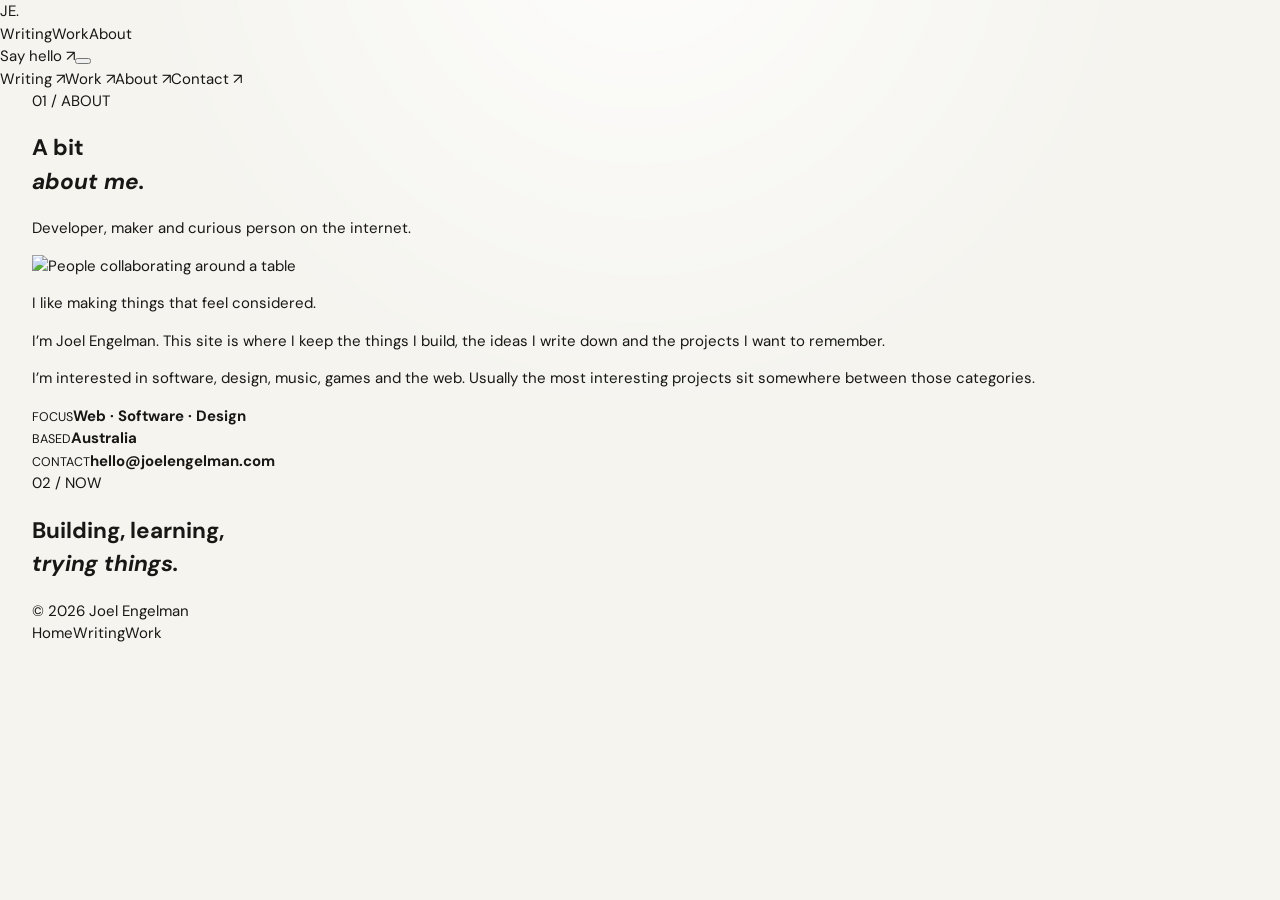
==== about.html @ 13793006 "Rebuild site as premium interactive Framer-style portfolio" ====
<!doctype html><html lang="en"><head><meta charset="utf-8"><meta name="viewport" content="width=device-width,initial-scale=1"><title>About — Joel Engelman</title><link rel="preconnect" href="https://fonts.googleapis.com"><link rel="preconnect" href="https://fonts.gstatic.com" crossorigin><link href="https://fonts.googleapis.com/css2?family=DM+Mono:wght@400;500&family=DM+Sans:wght@400;500;600&family=Instrument+Serif:ital@0;1&display=swap" rel="stylesheet"><link rel="stylesheet" href="styles.css"></head><body><div class="grain"></div><div class="scroll-line" id="scrollLine"></div><div class="cursor" id="cursor"><span></span></div><header class="site-nav" id="siteNav"><a class="wordmark magnetic" href="index.html">JE<span>.</span></a><nav><a href="writing.html">Writing</a><a href="work.html">Work</a><a class="active" href="about.html">About</a></nav><a class="nav-pill magnetic" href="mailto:hello@joelengelman.com">Say hello <span>↗</span></a><button class="menu magnetic" id="menu"><i></i><i></i></button></header><div class="mobile-menu" id="mobileMenu"><a href="writing.html">Writing <span>↗</span></a><a href="work.html">Work <span>↗</span></a><a href="about.html">About <span>↗</span></a><a href="mailto:hello@joelengelman.com">Contact <span>↗</span></a></div><main><section class="page-hero container"><div class="section-kicker reveal">01 / ABOUT</div><h1 class="page-title reveal">A bit<br><em>about me.</em></h1><p class="page-lede reveal">Developer, maker and curious person on the internet.</p></section><section class="about-layout container reveal"><div class="about-photo"><img src="https://images.unsplash.com/photo-1521737711867-e3b97375f902?auto=format&fit=crop&w=1400&q=88" alt="People collaborating around a table"></div><div class="about-text"><p class="big-copy">I like making things that feel considered.</p><p>I’m Joel Engelman. This site is where I keep the things I build, the ideas I write down and the projects I want to remember.</p><p>I’m interested in software, design, music, games and the web. Usually the most interesting projects sit somewhere between those categories.</p><div class="about-facts"><div><small>FOCUS</small><b>Web · Software · Design</b></div><div><small>BASED</small><b>Australia</b></div><div><small>CONTACT</small><b>hello@joelengelman.com</b></div></div></div></section><section class="statement container reveal"><span class="section-kicker">02 / NOW</span><h2>Building, learning,<br><em>trying things.</em></h2></section></main><footer class="footer container"><span>© 2026 Joel Engelman</span><div><a href="index.html">Home</a><a href="writing.html">Writing</a><a href="work.html">Work</a></div></footer><script src="script.js"></script></body></html>
---- styles.css ----
:root{--bg:#f5f4ef;--ink:#171715;--muted:#77756d;--line:rgba(23,23,21,.14);--serif:'Instrument Serif',Georgia,serif;--sans:'DM Sans',Arial,sans-serif;--mono:'DM Mono',monospace}*{box-sizing:border-box}html{scroll-behavior:smooth}body{margin:0;background:var(--bg);color:var(--ink);font-family:var(--sans);font-size:15px;line-height:1.5;overflow-x:hidden}body:before{content:'';position:fixed;inset:0;pointer-events:none;background:radial-gradient(circle at 50% -10%,rgba(255,255,255,.8),transparent 45%);z-index:-2}a{color:inherit;text-decoration:none}button{font:inherit}.container{width:min(1320px,calc(100% - 64px));margin:auto}.grain{position:fixed;inset:-50%;width:200%;height:200%;opacity:.035;pointer-events:none;z-index:99;background-image:url("data:image/svg+xml,%3Csvg viewBox='0 0 180 180' xmlns='http://www.w3.org/2000/svg'%3E%3Cfilter id='n'%3E%3CfeTurbulence type='fractalNoise' baseFrequency='.85' numOctaves='4' stitchTiles='stitch'/%3E%3C/filter%3E%3Crect width='100%25' height='100%25' filter='url(%23n)' opacity='.8'/%3E%3C/svg%3E');animation:noise .25s steps(2) infinite}@keyframes noise{0%{transform:translate(0,0)}25%{transform:translate(2%,-1%)}50%{transform:translate(-1%,2%)}75%{transform:translate(1%,1%)}100%{transform:translate(0,0)}}.scroll-line{position:fixed;top:0;left:0;width:0;height:2px;background:var(--ink);z-index:120}.site-nav{position:fixed;top:18px;left:50%;transform:translateX(-50%);width:min(680px,calc(100% - 32px));height:58px;padding:0 10px 0 18px;display:flex;align-items:center;justify-content:space-between;z-index:110;border:1px solid rgba(255,255,255,.72);background:rgba(250,249,245,.62);backdrop-filter:blur(22px) saturate(150%);-webkit-backdrop-filter:blur(22px) saturate(150%);box-shadow:0 12px 40px rgba(20,20,15,.08),inset 0 1px rgba(255,255,255,.85);border-radius:999px;transition:box-shadow .3s,background .3s}.site-nav.scrolled{background:rgba(250,249,245,.82);box-shadow:0 16px 45px rgba(20,20,15,.12),inset 0 1px rgba(255,255,255,.9)}.wordmark{font-weight:600;letter-spacing:-.08em;font-size:17px}.wordmark span{font-family:var(--serif);font-size:22px}.site-nav nav{display:flex;gap:28px}.site-nav nav a{font-size:13px;color:#65635d;transition:color .25s}.site-nav nav a:hover,.site-nav nav a.active{color:var(--ink)}.nav-pill{font-size:12px;padding:9px 13px;border:1px solid var(--line);border-radius:999px;background:rgba(255,255,255,.45)}.nav-pill span,.text-link span,.contact-button span{display:inline-block;margin-left:7px;transition:transform .3s}.nav-pill:hover span,.text-link:hover span,.contact-button:hover span{transform:translate(3px,-3px)}.menu{display:none;border:0;background:none;width:42px;height:40px;border-radius:50%;align-items:center;justify-content:center;flex-direction:column;gap:5px}.menu i{width:17px;height:1px;background:var(--ink)}.mobile-menu{position:fixed;top:84px;left:16px;right:16px;padding:14px;z-index:109;display:none;flex-direction:column;border:1px solid rgba(255,255,255,.7);background:rgba(250,249,245,.88);backdrop-filter:blur(24px);border-radius:24px;box-shadow:0 20px 60px rgba(20,20,15,.13)}.mobile-menu.open{display:flex}.mobile-menu a{padding:17px 12px;border-bottom:1px solid var(--line);font:32px var(--serif);display:flex;justify-content:space-between}.mobile-menu a:last-child{border:0}.hero{min-height:900px;padding-top:165px;padding-bottom:70px;display:flex;flex-direction:column;justify-content:space-between}.hero-meta{display:flex;justify-content:space-between;font:10px var(--mono);letter-spacing:.04em;color:var(--muted)}.hero-title-wrap{position:relative}.hero-title{font:clamp(105px,16vw,235px)/.75 var(--serif);font-weight:400;letter-spacing:-.075em;margin:0;position:relative;z-index:2}.hero-title span{display:block}.hero-title .indent{padding-left:12vw}.hero-orbit{position:absolute;width:260px;height:260px;right:10%;top:4%;z-index:1}.orbit-ring{position:absolute;inset:0;border:1px solid var(--line);border-radius:50%;animation:spin 18s linear infinite}.orbit-dot{position:absolute;width:12px;height:12px;border-radius:50%;background:var(--ink);top:-6px;left:50%;box-shadow:0 0 0 7px var(--bg)}@keyframes spin{to{transform:rotate(360deg)}}.hero-bottom{display:grid;grid-template-columns:1fr auto;align-items:end;gap:30px}.hero-bottom p{max-width:390px;font-size:17px;margin:0;color:#57554e}.hero-bottom em{font-family:var(--serif);font-size:21px}.circle-link{width:116px;height:116px;border:1px solid var(--ink);border-radius:50%;display:flex;align-items:center;justify-content:center;flex-direction:column;position:relative;transition:transform .4s,background .3s;color:var(--ink)}.circle-link b{font-weight:400;font-size:18px}.circle-link:hover{background:var(--ink);color:var(--bg);transform:rotate(-8deg) scale(1.04)}.image-stage{width:min(1440px,calc(100% - 32px));margin:0 auto 170px;position:relative;height:min(72vw,720px);overflow:hidden}.stage-image{height:100%;overflow:hidden}.stage-image img{width:100%;height:110%;object-fit:cover;filter:saturate(.78);transform:scale(1.04);transition:transform 1.3s cubic-bezier(.2,.7,.2,1)}.image-stage:hover img{transform:scale(1)}.stage-caption{position:absolute;bottom:18px;left:20px;right:20px;color:white;display:flex;justify-content:space-between;font:10px var(--mono);text-shadow:0 1px 10px #000}.intro{padding:0 0 190px;display:grid;grid-template-columns:1fr 2.1fr;gap:50px}.section-kicker{font:10px var(--mono);color:var(--muted);letter-spacing:.05em}.intro-copy{display:grid;grid-template-columns:1.1fr .8fr;gap:70px}.intro h2{font:clamp(45px,6vw,82px)/.9 var(--serif);font-weight:400;letter-spacing:-.05em;margin:0}.intro-copy p{font-size:17px;color:var(--muted);margin:0 0 28px}.text-link{display:inline-flex;align-items:center;border-bottom:1px solid var(--ink);padding-bottom:7px;font-size:13px}.work-preview,.writing-preview{padding-bottom:190px}.section-head{display:flex;justify-content:space-between;align-items:end;margin-bottom:36px}.project-card{display:block;position:relative}.project-large .project-media{height:min(62vw,720px)}.project-media{overflow:hidden;background:#ddd}.project-media img{width:100%;height:100%;object-fit:cover;display:block;filter:saturate(.72);transition:transform 1s cubic-bezier(.2,.7,.2,1),filter .6s}.project-card:hover .project-media img{transform:scale(1.045);filter:saturate(.9)}.project-info{display:grid;grid-template-columns:1fr 1.6fr auto;align-items:start;gap:20px;padding:18px 0 50px;border-top:1px solid var(--line)}.project-info span,.project-info p{font:10px var(--mono);color:var(--muted);margin:0}.project-info h3{font:clamp(35px,4vw,55px)/.9 var(--serif);font-weight:400;margin:0}.project-info b{font-weight:400;font-size:20px}.project-grid{display:grid;grid-template-columns:1fr 1fr;gap:18px}.project-grid .project-media{height:42vw;max-height:570px}.project-grid .project-info{grid-template-columns:1fr 1fr auto}.project-grid .project-info p{font:14px var(--sans);line-height:1.4}.article-row{display:grid;grid-template-columns:70px 1fr 25px;gap:25px;padding:28px 0;border-top:1px solid var(--line);align-items:start;transition:padding .35s}.article-row:last-child{border-bottom:1px solid var(--line)}.article-row:hover{padding-left:15px}.article-row>span{font:11px var(--mono);color:var(--muted)}.article-row small,.article-detail small{font:10px var(--mono);color:var(--muted)}.article-row h3{font:clamp(28px,3.6vw,48px)/.95 var(--serif);font-weight:400;letter-spacing:-.025em;margin:9px 0 0}.article-row b{font-weight:400}.contact{border-top:1px solid var(--line);padding:115px 0 150px;display:grid;grid-template-columns:1fr 2.1fr;gap:50px}.contact h2{font:clamp(65px,9vw,135px)/.8 var(--serif);font-weight:400;letter-spacing:-.065em;margin:0 0 50px}.contact-button{font:clamp(19px,2vw,27px) var(--serif);border-bottom:1px solid var(--ink);padding-bottom:8px}.footer{border-top:1px solid var(--line);padding:24px 0 38px;display:flex;justify-content:space-between;color:var(--muted);font-size:12px}.footer div{display:flex;gap:22px}.page-hero{padding-top:180px;padding-bottom:130px}.page-title{font:clamp(90px,13vw,190px)/.78 var(--serif);font-weight:400;letter-spacing:-.07em;margin:45px 0 35px}.page-lede{font-size:19px;color:var(--muted);max-width:430px;margin-left:33%}.archive{padding-bottom:150px}.article-detail{display:grid;grid-template-columns:80px 1fr 30px;gap:30px;border-top:1px solid var(--line);padding:55px 0;transition:padding .4s}.article-detail:last-child{border-bottom:1px solid var(--line)}.article-detail:hover{padding-left:18px;padding-right:18px}.article-number{font:11px var(--mono);color:var(--muted)}.article-detail h2{font:clamp(42px,6vw,78px)/.9 var(--serif);font-weight:400;letter-spacing:-.045em;margin:15px 0 25px}.article-detail p{max-width:620px;color:var(--muted);font-size:16px;margin:0}.article-detail>span{font-size:21px}.case-list{padding-bottom:170px}.case{margin-bottom:140px}.case-media{height:min(62vw,720px);overflow:hidden}.case-media img{width:100%;height:100%;object-fit:cover;filter:saturate(.72);transition:transform 1s cubic-bezier(.2,.7,.2,1)}.case:hover .case-media img{transform:scale(1.035)}.case-meta{display:flex;justify-content:space-between;border-top:1px solid var(--line);padding:16px 0;font:10px var(--mono);color:var(--muted)}.case-copy{max-width:700px}.case-copy h2{font:clamp(65px,9vw,130px)/.78 var(--serif);font-weight:400;letter-spacing:-.06em;margin:20px 0}.case-copy p{font-size:18px;color:var(--muted);max-width:480px;margin-bottom:28px}.case.reverse .case-copy{margin-left:auto}.about-layout{display:grid;grid-template-columns:1.1fr .9fr;gap:90px;padding-bottom:170px}.about-photo{height:650px;overflow:hidden}.about-photo img{width:100%;height:100%;object-fit:cover;filter:saturate(.7)}.about-text{align-self:end}.big-copy{font:clamp(43px,5vw,68px)/.9 var(--serif)!important;color:var(--ink)!important;letter-spacing:-.04em}.about-text p{font-size:17px;color:var(--muted);max-width:510px}.about-facts{border-top:1px solid var(--line);margin-top:55px}.about-facts div{display:flex;justify-content:space-between;padding:14px 0;border-bottom:1px solid var(--line);gap:20px}.about-facts small{font:10px var(--mono);color:var(--muted)}.about-facts b{font-weight:500;font-size:13px}.statement{border-top:1px solid var(--line);padding:90px 0 180px;display:grid;grid-template-columns:1fr 2fr}.statement h2{font:clamp(60px,8vw,110px)/.8 var(--serif);font-weight:400;letter-spacing:-.06em;margin:0}.cursor{position:fixed;left:0;top:0;width:12px;height:12px;border:1px solid #fff;border-radius:50%;pointer-events:none;z-index:200;transform:translate(-50%,-50%);mix-blend-mode:difference;transition:width .25s,height .25s,background .25s,transform .12s}.cursor.active{width:58px;height:58px;background:#fff;border-color:#fff}.cursor-label{position:fixed;left:0;top:0;z-index:201;pointer-events:none;font:8px var(--mono);color:#000;opacity:0;transform:translate(-50%,-50%);transition:opacity .2s}.cursor-label.show{opacity:1}.reveal{opacity:0;transform:translateY(45px);transition:opacity 1s cubic-bezier(.2,.7,.2,1),transform 1s cubic-bezier(.2,.7,.2,1)}.reveal.visible{opacity:1;transform:none}.magnetic{transition:transform .25s cubic-bezier(.2,.8,.2,1)}.magnetic-card{transform-style:preserve-3d}@media(max-width:800px){.container{width:calc(100% - 32px)}.site-nav{top:10px;width:calc(100% - 20px);height:54px}.site-nav nav,.nav-pill{display:none}.menu{display:flex}.hero{min-height:760px;padding-top:130px}.hero-title{font-size:clamp(83px,23vw,145px)}.hero-title .indent{padding-left:7vw}.hero-orbit{width:150px;height:150px;right:4%;top:10%}.hero-bottom{grid-template-columns:1fr auto}.hero-bottom p{font-size:15px}.circle-link{width:92px;height:92px;font-size:11px}.image-stage{height:105vw;margin-bottom:100px}.intro{padding-bottom:120px;grid-template-columns:1fr;gap:28px}.intro-copy{grid-template-columns:1fr;gap:30px}.work-preview,.writing-preview{padding-bottom:110px}.section-head{margin-bottom:22px}.project-large .project-media{height:90vw}.project-info,.project-grid .project-info{grid-template-columns:1fr auto;gap:8px;padding-bottom:30px}.project-info p{grid-column:1}.project-grid{gap:30px;display:block}.project-grid .project-card{margin-bottom:50px}.project-grid .project-media{height:82vw}.project-grid .project-info h3{font-size:40px}.article-row{grid-template-columns:38px 1fr 18px;gap:10px;padding:22px 0}.article-row h3{font-size:29px}.contact{grid-template-columns:1fr;gap:30px;padding:85px 0 110px}.contact h2{font-size:19vw}.footer{display:block}.footer div{margin-top:14px}.page-hero{padding-top:140px;padding-bottom:90px}.page-title{font-size:22vw;margin:35px 0}.page-lede{margin-left:0}.article-detail{grid-template-columns:38px 1fr;gap:15px;padding:38px 0}.article-detail>span{display:none}.article-detail h2{font-size:48px}.case{margin-bottom:90px}.case-media{height:88vw}.case-copy h2{font-size:22vw}.about-layout{grid-template-columns:1fr;gap:45px;padding-bottom:110px}.about-photo{height:105vw}.statement{grid-template-columns:1fr;gap:30px;padding-bottom:110px}.statement h2{font-size:18vw}.cursor,.cursor-label{display:none}}
@media(prefers-reduced-motion:reduce){*,*:before,*:after{animation:none!important;scroll-behavior:auto!important;transition:none!important}.reveal{opacity:1;transform:none}}
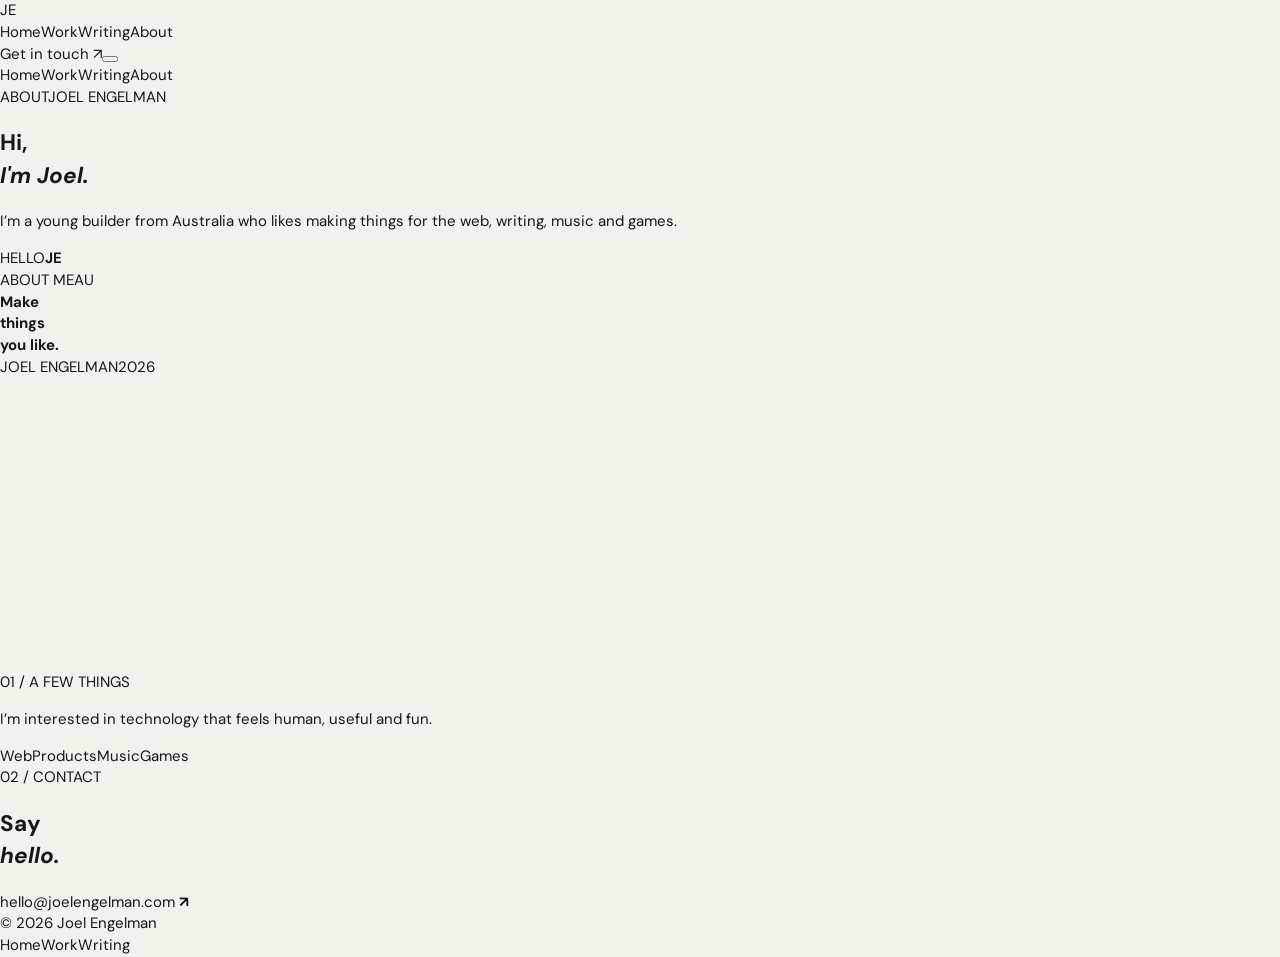
==== commit de49461d: "Rebuild premium visual system from scratch" ====
--- a/about.html
+++ b/about.html
@@ -1 +1 @@
-<!doctype html><html lang="en"><head><meta charset="utf-8"><meta name="viewport" content="width=device-width,initial-scale=1"><title>About — Joel Engelman</title><link rel="preconnect" href="https://fonts.googleapis.com"><link rel="preconnect" href="https://fonts.gstatic.com" crossorigin><link href="https://fonts.googleapis.com/css2?family=DM+Mono:wght@400;500&family=DM+Sans:wght@400;500;600&family=Instrument+Serif:ital@0;1&display=swap" rel="stylesheet"><link rel="stylesheet" href="styles.css"></head><body><div class="grain"></div><div class="scroll-line" id="scrollLine"></div><div class="cursor" id="cursor"><span></span></div><header class="site-nav" id="siteNav"><a class="wordmark magnetic" href="index.html">JE<span>.</span></a><nav><a href="writing.html">Writing</a><a href="work.html">Work</a><a class="active" href="about.html">About</a></nav><a class="nav-pill magnetic" href="mailto:hello@joelengelman.com">Say hello <span>↗</span></a><button class="menu magnetic" id="menu"><i></i><i></i></button></header><div class="mobile-menu" id="mobileMenu"><a href="writing.html">Writing <span>↗</span></a><a href="work.html">Work <span>↗</span></a><a href="about.html">About <span>↗</span></a><a href="mailto:hello@joelengelman.com">Contact <span>↗</span></a></div><main><section class="page-hero container"><div class="section-kicker reveal">01 / ABOUT</div><h1 class="page-title reveal">A bit<br><em>about me.</em></h1><p class="page-lede reveal">Developer, maker and curious person on the internet.</p></section><section class="about-layout container reveal"><div class="about-photo"><img src="https://images.unsplash.com/photo-1521737711867-e3b97375f902?auto=format&fit=crop&w=1400&q=88" alt="People collaborating around a table"></div><div class="about-text"><p class="big-copy">I like making things that feel considered.</p><p>I’m Joel Engelman. This site is where I keep the things I build, the ideas I write down and the projects I want to remember.</p><p>I’m interested in software, design, music, games and the web. Usually the most interesting projects sit somewhere between those categories.</p><div class="about-facts"><div><small>FOCUS</small><b>Web · Software · Design</b></div><div><small>BASED</small><b>Australia</b></div><div><small>CONTACT</small><b>hello@joelengelman.com</b></div></div></div></section><section class="statement container reveal"><span class="section-kicker">02 / NOW</span><h2>Building, learning,<br><em>trying things.</em></h2></section></main><footer class="footer container"><span>© 2026 Joel Engelman</span><div><a href="index.html">Home</a><a href="writing.html">Writing</a><a href="work.html">Work</a></div></footer><script src="script.js"></script></body></html>+<!doctype html><html lang="en"><head><meta charset="utf-8"><meta name="viewport" content="width=device-width,initial-scale=1"><title>About — Joel Engelman</title><link rel="preconnect" href="https://fonts.googleapis.com"><link href="https://fonts.googleapis.com/css2?family=DM+Sans:wght@400;500;600&family=Instrument+Serif:ital@0;1&display=swap" rel="stylesheet"><link rel="stylesheet" href="styles.css"></head><body><div class="noise"></div><div class="progress"></div><header class="nav"><a class="logo" href="index.html">JE</a><nav><a href="index.html">Home</a><a href="work.html">Work</a><a href="writing.html">Writing</a><a class="active" href="about.html">About</a></nav><a class="nav-contact" href="mailto:hello@joelengelman.com">Get in touch <span>↗</span></a><button class="menu"><i></i><i></i></button></header><div class="mobile-nav"><a href="index.html">Home</a><a href="work.html">Work</a><a href="writing.html">Writing</a><a href="about.html">About</a></div><main><section class="hero" style="min-height:65vh"><div class="hero-top"><span>ABOUT</span><span>JOEL ENGELMAN</span></div><div class="hero-main"><div class="hero-copy"><h1>Hi,<br><em>I'm Joel.</em></h1><p class="lede">I’m a young builder from Australia who likes making things for the web, writing, music and games.</p></div><div class="hero-art"><div class="art-card art-back"><span>HELLO</span><b>JE</b></div><div class="art-card art-front"><div class="card-top"><span>ABOUT ME</span><span>AU</span></div><strong>Make<br>things<br>you like.</strong><div class="card-foot"><span>JOEL ENGELMAN</span><span>2026</span></div></div></div></div></section><section class="statement"><div class="label">01 / A FEW THINGS</div><div class="statement-content"><p>I’m interested in technology that feels human, useful and fun.</p><div class="mini-grid"><span>Web</span><span>Products</span><span>Music</span><span>Games</span></div></div></section><section class="closing"><div class="closing-art"><div class="closing-shape"></div></div><div class="closing-copy"><span>02 / CONTACT</span><h2>Say<br><em>hello.</em></h2><a href="mailto:hello@joelengelman.com">hello@joelengelman.com <b>↗</b></a></div></section></main><footer><span>© 2026 Joel Engelman</span><div><a href="index.html">Home</a><a href="work.html">Work</a><a href="writing.html">Writing</a></div></footer><script src="script.js"></script></body></html>
--- a/styles.css
+++ b/styles.css
@@ -1,2 +1 @@
-:root{--bg:#f5f4ef;--ink:#171715;--muted:#77756d;--line:rgba(23,23,21,.14);--serif:'Instrument Serif',Georgia,serif;--sans:'DM Sans',Arial,sans-serif;--mono:'DM Mono',monospace}*{box-sizing:border-box}html{scroll-behavior:smooth}body{margin:0;background:var(--bg);color:var(--ink);font-family:var(--sans);font-size:15px;line-height:1.5;overflow-x:hidden}body:before{content:'';position:fixed;inset:0;pointer-events:none;background:radial-gradient(circle at 50% -10%,rgba(255,255,255,.8),transparent 45%);z-index:-2}a{color:inherit;text-decoration:none}button{font:inherit}.container{width:min(1320px,calc(100% - 64px));margin:auto}.grain{position:fixed;inset:-50%;width:200%;height:200%;opacity:.035;pointer-events:none;z-index:99;background-image:url("data:image/svg+xml,%3Csvg viewBox='0 0 180 180' xmlns='http://www.w3.org/2000/svg'%3E%3Cfilter id='n'%3E%3CfeTurbulence type='fractalNoise' baseFrequency='.85' numOctaves='4' stitchTiles='stitch'/%3E%3C/filter%3E%3Crect width='100%25' height='100%25' filter='url(%23n)' opacity='.8'/%3E%3C/svg%3E');animation:noise .25s steps(2) infinite}@keyframes noise{0%{transform:translate(0,0)}25%{transform:translate(2%,-1%)}50%{transform:translate(-1%,2%)}75%{transform:translate(1%,1%)}100%{transform:translate(0,0)}}.scroll-line{position:fixed;top:0;left:0;width:0;height:2px;background:var(--ink);z-index:120}.site-nav{position:fixed;top:18px;left:50%;transform:translateX(-50%);width:min(680px,calc(100% - 32px));height:58px;padding:0 10px 0 18px;display:flex;align-items:center;justify-content:space-between;z-index:110;border:1px solid rgba(255,255,255,.72);background:rgba(250,249,245,.62);backdrop-filter:blur(22px) saturate(150%);-webkit-backdrop-filter:blur(22px) saturate(150%);box-shadow:0 12px 40px rgba(20,20,15,.08),inset 0 1px rgba(255,255,255,.85);border-radius:999px;transition:box-shadow .3s,background .3s}.site-nav.scrolled{background:rgba(250,249,245,.82);box-shadow:0 16px 45px rgba(20,20,15,.12),inset 0 1px rgba(255,255,255,.9)}.wordmark{font-weight:600;letter-spacing:-.08em;font-size:17px}.wordmark span{font-family:var(--serif);font-size:22px}.site-nav nav{display:flex;gap:28px}.site-nav nav a{font-size:13px;color:#65635d;transition:color .25s}.site-nav nav a:hover,.site-nav nav a.active{color:var(--ink)}.nav-pill{font-size:12px;padding:9px 13px;border:1px solid var(--line);border-radius:999px;background:rgba(255,255,255,.45)}.nav-pill span,.text-link span,.contact-button span{display:inline-block;margin-left:7px;transition:transform .3s}.nav-pill:hover span,.text-link:hover span,.contact-button:hover span{transform:translate(3px,-3px)}.menu{display:none;border:0;background:none;width:42px;height:40px;border-radius:50%;align-items:center;justify-content:center;flex-direction:column;gap:5px}.menu i{width:17px;height:1px;background:var(--ink)}.mobile-menu{position:fixed;top:84px;left:16px;right:16px;padding:14px;z-index:109;display:none;flex-direction:column;border:1px solid rgba(255,255,255,.7);background:rgba(250,249,245,.88);backdrop-filter:blur(24px);border-radius:24px;box-shadow:0 20px 60px rgba(20,20,15,.13)}.mobile-menu.open{display:flex}.mobile-menu a{padding:17px 12px;border-bottom:1px solid var(--line);font:32px var(--serif);display:flex;justify-content:space-between}.mobile-menu a:last-child{border:0}.hero{min-height:900px;padding-top:165px;padding-bottom:70px;display:flex;flex-direction:column;justify-content:space-between}.hero-meta{display:flex;justify-content:space-between;font:10px var(--mono);letter-spacing:.04em;color:var(--muted)}.hero-title-wrap{position:relative}.hero-title{font:clamp(105px,16vw,235px)/.75 var(--serif);font-weight:400;letter-spacing:-.075em;margin:0;position:relative;z-index:2}.hero-title span{display:block}.hero-title .indent{padding-left:12vw}.hero-orbit{position:absolute;width:260px;height:260px;right:10%;top:4%;z-index:1}.orbit-ring{position:absolute;inset:0;border:1px solid var(--line);border-radius:50%;animation:spin 18s linear infinite}.orbit-dot{position:absolute;width:12px;height:12px;border-radius:50%;background:var(--ink);top:-6px;left:50%;box-shadow:0 0 0 7px var(--bg)}@keyframes spin{to{transform:rotate(360deg)}}.hero-bottom{display:grid;grid-template-columns:1fr auto;align-items:end;gap:30px}.hero-bottom p{max-width:390px;font-size:17px;margin:0;color:#57554e}.hero-bottom em{font-family:var(--serif);font-size:21px}.circle-link{width:116px;height:116px;border:1px solid var(--ink);border-radius:50%;display:flex;align-items:center;justify-content:center;flex-direction:column;position:relative;transition:transform .4s,background .3s;color:var(--ink)}.circle-link b{font-weight:400;font-size:18px}.circle-link:hover{background:var(--ink);color:var(--bg);transform:rotate(-8deg) scale(1.04)}.image-stage{width:min(1440px,calc(100% - 32px));margin:0 auto 170px;position:relative;height:min(72vw,720px);overflow:hidden}.stage-image{height:100%;overflow:hidden}.stage-image img{width:100%;height:110%;object-fit:cover;filter:saturate(.78);transform:scale(1.04);transition:transform 1.3s cubic-bezier(.2,.7,.2,1)}.image-stage:hover img{transform:scale(1)}.stage-caption{position:absolute;bottom:18px;left:20px;right:20px;color:white;display:flex;justify-content:space-between;font:10px var(--mono);text-shadow:0 1px 10px #000}.intro{padding:0 0 190px;display:grid;grid-template-columns:1fr 2.1fr;gap:50px}.section-kicker{font:10px var(--mono);color:var(--muted);letter-spacing:.05em}.intro-copy{display:grid;grid-template-columns:1.1fr .8fr;gap:70px}.intro h2{font:clamp(45px,6vw,82px)/.9 var(--serif);font-weight:400;letter-spacing:-.05em;margin:0}.intro-copy p{font-size:17px;color:var(--muted);margin:0 0 28px}.text-link{display:inline-flex;align-items:center;border-bottom:1px solid var(--ink);padding-bottom:7px;font-size:13px}.work-preview,.writing-preview{padding-bottom:190px}.section-head{display:flex;justify-content:space-between;align-items:end;margin-bottom:36px}.project-card{display:block;position:relative}.project-large .project-media{height:min(62vw,720px)}.project-media{overflow:hidden;background:#ddd}.project-media img{width:100%;height:100%;object-fit:cover;display:block;filter:saturate(.72);transition:transform 1s cubic-bezier(.2,.7,.2,1),filter .6s}.project-card:hover .project-media img{transform:scale(1.045);filter:saturate(.9)}.project-info{display:grid;grid-template-columns:1fr 1.6fr auto;align-items:start;gap:20px;padding:18px 0 50px;border-top:1px solid var(--line)}.project-info span,.project-info p{font:10px var(--mono);color:var(--muted);margin:0}.project-info h3{font:clamp(35px,4vw,55px)/.9 var(--serif);font-weight:400;margin:0}.project-info b{font-weight:400;font-size:20px}.project-grid{display:grid;grid-template-columns:1fr 1fr;gap:18px}.project-grid .project-media{height:42vw;max-height:570px}.project-grid .project-info{grid-template-columns:1fr 1fr auto}.project-grid .project-info p{font:14px var(--sans);line-height:1.4}.article-row{display:grid;grid-template-columns:70px 1fr 25px;gap:25px;padding:28px 0;border-top:1px solid var(--line);align-items:start;transition:padding .35s}.article-row:last-child{border-bottom:1px solid var(--line)}.article-row:hover{padding-left:15px}.article-row>span{font:11px var(--mono);color:var(--muted)}.article-row small,.article-detail small{font:10px var(--mono);color:var(--muted)}.article-row h3{font:clamp(28px,3.6vw,48px)/.95 var(--serif);font-weight:400;letter-spacing:-.025em;margin:9px 0 0}.article-row b{font-weight:400}.contact{border-top:1px solid var(--line);padding:115px 0 150px;display:grid;grid-template-columns:1fr 2.1fr;gap:50px}.contact h2{font:clamp(65px,9vw,135px)/.8 var(--serif);font-weight:400;letter-spacing:-.065em;margin:0 0 50px}.contact-button{font:clamp(19px,2vw,27px) var(--serif);border-bottom:1px solid var(--ink);padding-bottom:8px}.footer{border-top:1px solid var(--line);padding:24px 0 38px;display:flex;justify-content:space-between;color:var(--muted);font-size:12px}.footer div{display:flex;gap:22px}.page-hero{padding-top:180px;padding-bottom:130px}.page-title{font:clamp(90px,13vw,190px)/.78 var(--serif);font-weight:400;letter-spacing:-.07em;margin:45px 0 35px}.page-lede{font-size:19px;color:var(--muted);max-width:430px;margin-left:33%}.archive{padding-bottom:150px}.article-detail{display:grid;grid-template-columns:80px 1fr 30px;gap:30px;border-top:1px solid var(--line);padding:55px 0;transition:padding .4s}.article-detail:last-child{border-bottom:1px solid var(--line)}.article-detail:hover{padding-left:18px;padding-right:18px}.article-number{font:11px var(--mono);color:var(--muted)}.article-detail h2{font:clamp(42px,6vw,78px)/.9 var(--serif);font-weight:400;letter-spacing:-.045em;margin:15px 0 25px}.article-detail p{max-width:620px;color:var(--muted);font-size:16px;margin:0}.article-detail>span{font-size:21px}.case-list{padding-bottom:170px}.case{margin-bottom:140px}.case-media{height:min(62vw,720px);overflow:hidden}.case-media img{width:100%;height:100%;object-fit:cover;filter:saturate(.72);transition:transform 1s cubic-bezier(.2,.7,.2,1)}.case:hover .case-media img{transform:scale(1.035)}.case-meta{display:flex;justify-content:space-between;border-top:1px solid var(--line);padding:16px 0;font:10px var(--mono);color:var(--muted)}.case-copy{max-width:700px}.case-copy h2{font:clamp(65px,9vw,130px)/.78 var(--serif);font-weight:400;letter-spacing:-.06em;margin:20px 0}.case-copy p{font-size:18px;color:var(--muted);max-width:480px;margin-bottom:28px}.case.reverse .case-copy{margin-left:auto}.about-layout{display:grid;grid-template-columns:1.1fr .9fr;gap:90px;padding-bottom:170px}.about-photo{height:650px;overflow:hidden}.about-photo img{width:100%;height:100%;object-fit:cover;filter:saturate(.7)}.about-text{align-self:end}.big-copy{font:clamp(43px,5vw,68px)/.9 var(--serif)!important;color:var(--ink)!important;letter-spacing:-.04em}.about-text p{font-size:17px;color:var(--muted);max-width:510px}.about-facts{border-top:1px solid var(--line);margin-top:55px}.about-facts div{display:flex;justify-content:space-between;padding:14px 0;border-bottom:1px solid var(--line);gap:20px}.about-facts small{font:10px var(--mono);color:var(--muted)}.about-facts b{font-weight:500;font-size:13px}.statement{border-top:1px solid var(--line);padding:90px 0 180px;display:grid;grid-template-columns:1fr 2fr}.statement h2{font:clamp(60px,8vw,110px)/.8 var(--serif);font-weight:400;letter-spacing:-.06em;margin:0}.cursor{position:fixed;left:0;top:0;width:12px;height:12px;border:1px solid #fff;border-radius:50%;pointer-events:none;z-index:200;transform:translate(-50%,-50%);mix-blend-mode:difference;transition:width .25s,height .25s,background .25s,transform .12s}.cursor.active{width:58px;height:58px;background:#fff;border-color:#fff}.cursor-label{position:fixed;left:0;top:0;z-index:201;pointer-events:none;font:8px var(--mono);color:#000;opacity:0;transform:translate(-50%,-50%);transition:opacity .2s}.cursor-label.show{opacity:1}.reveal{opacity:0;transform:translateY(45px);transition:opacity 1s cubic-bezier(.2,.7,.2,1),transform 1s cubic-bezier(.2,.7,.2,1)}.reveal.visible{opacity:1;transform:none}.magnetic{transition:transform .25s cubic-bezier(.2,.8,.2,1)}.magnetic-card{transform-style:preserve-3d}@media(max-width:800px){.container{width:calc(100% - 32px)}.site-nav{top:10px;width:calc(100% - 20px);height:54px}.site-nav nav,.nav-pill{display:none}.menu{display:flex}.hero{min-height:760px;padding-top:130px}.hero-title{font-size:clamp(83px,23vw,145px)}.hero-title .indent{padding-left:7vw}.hero-orbit{width:150px;height:150px;right:4%;top:10%}.hero-bottom{grid-template-columns:1fr auto}.hero-bottom p{font-size:15px}.circle-link{width:92px;height:92px;font-size:11px}.image-stage{height:105vw;margin-bottom:100px}.intro{padding-bottom:120px;grid-template-columns:1fr;gap:28px}.intro-copy{grid-template-columns:1fr;gap:30px}.work-preview,.writing-preview{padding-bottom:110px}.section-head{margin-bottom:22px}.project-large .project-media{height:90vw}.project-info,.project-grid .project-info{grid-template-columns:1fr auto;gap:8px;padding-bottom:30px}.project-info p{grid-column:1}.project-grid{gap:30px;display:block}.project-grid .project-card{margin-bottom:50px}.project-grid .project-media{height:82vw}.project-grid .project-info h3{font-size:40px}.article-row{grid-template-columns:38px 1fr 18px;gap:10px;padding:22px 0}.article-row h3{font-size:29px}.contact{grid-template-columns:1fr;gap:30px;padding:85px 0 110px}.contact h2{font-size:19vw}.footer{display:block}.footer div{margin-top:14px}.page-hero{padding-top:140px;padding-bottom:90px}.page-title{font-size:22vw;margin:35px 0}.page-lede{margin-left:0}.article-detail{grid-template-columns:38px 1fr;gap:15px;padding:38px 0}.article-detail>span{display:none}.article-detail h2{font-size:48px}.case{margin-bottom:90px}.case-media{height:88vw}.case-copy h2{font-size:22vw}.about-layout{grid-template-columns:1fr;gap:45px;padding-bottom:110px}.about-photo{height:105vw}.statement{grid-template-columns:1fr;gap:30px;padding-bottom:110px}.statement h2{font-size:18vw}.cursor,.cursor-label{display:none}}
-@media(prefers-reduced-motion:reduce){*,*:before,*:after{animation:none!important;scroll-behavior:auto!important;transition:none!important}.reveal{opacity:1;transform:none}}+:root{--bg:#f3f1ec;--ink:#171715;--muted:#77746c;--line:rgba(23,23,21,.13);--glass:rgba(248,247,243,.62);--serif:'Instrument Serif',Georgia,serif;--sans:'DM Sans',Arial,sans-serif}*{box-sizing:border-box}html{scroll-behavior:smooth}body{margin:0;background:var(--bg);color:var(--ink);font:15px/1.45 var(--sans);overflow-x:hidden}a{color:inherit;text-decoration:none}button{font:inherit}.noise{position:fixed;inset:0;z-index:50;pointer-events:none;opacity:.035;background-image:url("data:image/svg+xml,%3Csvg xmlns='http://www.w3.org/2000/svg' width='160' height='160'%3E%3Cfilter id='n'%3E%3CfeTurbulence baseFrequency='.8' numOctaves='3'/%3E%3C/filter%3E%3Crect width='100%25' height='100%25' filter='url(%23n)'/%3E%3C/svg%3E')}.progress{position:fixed;z-index:200;top:0;left:0;height:2px;width:0;background:var(--ink)}.nav{position:fixed;z-index:100;top:18px;left:50%;transform:translateX(-50%);width:min(760px,calc(100% - 32px));height:62px;padding:7px 8px 7px 18px;display:flex;align-items:center;gap:22px;background:var(--glass);border:1px solid rgba(255,255,255,.8);box-shadow:0 10px 35px rgba(25,23,18,.08),inset 0 1px rgba(255,255,255,.9);backdrop-filter:blur(28px) saturate(140%);-webkit-backdrop-filter:blur(28px) saturate(140%);border-radius:22px;transition:.35s}.nav.scrolled{background:rgba(248,247,243,.82);box-shadow:0 18px 55px rgba(25,23,18,.12)}.logo{width:44px;height:44px;display:grid;place-items:center;border-radius:15px;background:var(--ink);color:var(--bg);font-weight:600;letter-spacing:-.08em}.nav nav{display:flex;gap:5px;flex:1}.nav nav a{padding:10px 13px;border-radius:12px;color:var(--muted);font-size:13px;transition:.25s}.nav nav a:hover,.nav nav a.active{color:var(--ink);background:rgba(255,255,255,.55)}.nav-contact{padding:11px 14px;border:1px solid var(--line);border-radius:14px;font-size:12px;background:rgba(255,255,255,.35)}.nav-contact span{margin-left:8px}.menu{display:none;border:0;background:none}.mobile-nav{display:none}.hero{min-height:100svh;padding:155px 5vw 38px;display:flex;flex-direction:column}.hero-top{display:flex;justify-content:space-between;font-size:10px;letter-spacing:.08em;color:var(--muted)}.hero-main{flex:1;display:grid;grid-template-columns:1.05fr .95fr;align-items:center;max-width:1500px;width:100%;margin:auto}.hero-copy{position:relative;z-index:3}.eyebrow{font-size:11px;color:var(--muted);margin:0 0 28px}.hero h1{font:clamp(110px,14.5vw,225px)/.72 var(--serif);font-weight:400;letter-spacing:-.075em;margin:0 0 45px}.hero h1 em{padding-left:9vw}.lede{font-size:18px;max-width:340px;color:#5d5a53;margin:0}.round-link{width:118px;height:118px;border:1px solid var(--ink);border-radius:50%;display:flex;flex-direction:column;align-items:center;justify-content:center;margin:45px 0 0 34%;font-size:12px;transition:transform .45s,background .3s}.round-link b{font-weight:400;margin-top:8px;font-size:18px}.round-link:hover{transform:rotate(-9deg) scale(1.06);background:var(--ink);color:var(--bg)}.hero-art{height:min(68vh,650px);position:relative;perspective:1000px}.art-card{position:absolute;box-shadow:0 35px 70px rgba(30,25,15,.13)}.art-back{width:54%;height:48%;right:8%;top:7%;background:#d8d4ca;padding:20px;display:flex;justify-content:space-between;font-size:10px}.art-back b{writing-mode:vertical-rl;font-size:14px}.art-front{width:68%;height:66%;right:18%;top:21%;padding:25px;background:linear-gradient(145deg,#262621,#4a483f);color:#f4f1e9;border-radius:3px;display:flex;flex-direction:column;justify-content:space-between;transform:rotate(4deg);transition:transform .7s}.hero-art:hover .art-front{transform:rotate(0) translateY(-8px)}.card-top,.card-foot{display:flex;justify-content:space-between;font-size:9px;letter-spacing:.08em;opacity:.65}.art-front strong{font:clamp(36px,5vw,72px)/.83 var(--serif);font-weight:400;letter-spacing:-.04em}.orb{position:absolute;border-radius:50%;filter:blur(1px)}.orb-one{width:180px;height:180px;right:0;bottom:3%;background:radial-gradient(circle at 30% 30%,#fff 0,#d7d0c0 45%,#a7a08f 100%);opacity:.7}.orb-two{width:90px;height:90px;left:4%;bottom:12%;background:#c9c2b4;opacity:.5}.hero-scroll{display:flex;align-items:center;gap:15px;font-size:10px;color:var(--muted);text-transform:uppercase;letter-spacing:.08em}.hero-scroll i{width:50px;height:1px;background:var(--line)}.statement,.feature,.writing{width:min(1240px,90vw);margin:auto}.statement{padding:150px 0 180px;display:grid;grid-template-columns:25% 75%;border-top:1px solid var(--line)}.label,.section-line{font-size:10px;color:var(--muted);letter-spacing:.08em}.statement-content>p{font:clamp(45px,6vw,84px)/.88 var(--serif);letter-spacing:-.055em;max-width:820px;margin:0}.mini-grid{display:grid;grid-template-columns:repeat(4,1fr);margin-top:80px;border-top:1px solid var(--line)}.mini-grid span{padding:15px 0;border-bottom:1px solid var(--line);font-size:12px}.section-line{display:flex;justify-content:space-between;border-top:1px solid var(--line);padding:15px 0 25px}.section-line a{color:var(--ink)}.feature{padding-bottom:170px}.feature-card{display:block;height:min(70vw,760px);position:relative;overflow:hidden;background:#d0cbc0}.feature-image{height:100%}.feature-image img,.small-image img{width:100%;height:100%;object-fit:cover;display:block;transition:transform 1.1s cubic-bezier(.2,.7,.2,1);filter:saturate(.78)}.feature-card:hover .feature-image img{transform:scale(1.045)}.feature-overlay{position:absolute;inset:auto 28px 25px;color:#fff;text-shadow:0 2px 16px rgba(0,0,0,.3);display:grid;grid-template-columns:1fr 2fr auto;align-items:end;gap:20px}.feature-overlay span{font-size:10px}.feature-overlay h2{font:clamp(65px,10vw,145px)/.75 var(--serif);font-weight:400;letter-spacing:-.06em;margin:0}.feature-overlay p{font-size:13px;max-width:230px;margin:0}.feature-overlay b{font-weight:400;font-size:22px}.split-work{width:min(1080px,78vw);margin:0 auto 180px;display:grid;grid-template-columns:1fr 1fr;gap:10vw}.small-project{display:block}.small-project.offset{margin-top:150px}.small-image{aspect-ratio:.88;overflow:hidden;background:#d4d0c6}.small-project:hover img{transform:scale(1.05)}.small-meta{display:flex;justify-content:space-between;border-top:1px solid var(--line);padding:13px 0;font-size:10px;color:var(--muted)}.small-project h3{font:clamp(45px,5vw,70px)/.85 var(--serif);font-weight:400;letter-spacing:-.045em;margin:8px 0}.small-project p{color:var(--muted);margin:0}.writing{padding-bottom:190px}.note-list>a{display:grid;grid-template-columns:60px 1fr 25px;gap:20px;padding:28px 0;border-top:1px solid var(--line);transition:.3s}.note-list>a:last-child{border-bottom:1px solid var(--line)}.note-list>a:hover{padding-left:15px}.note-list span,.note-list small{font-size:10px;color:var(--muted)}.note-list h3{font:clamp(28px,4vw,55px)/.9 var(--serif);font-weight:400;margin:8px 0 0;letter-spacing:-.035em}.note-list b{font-weight:400}.closing{min-height:650px;background:#22221e;color:#f2eee5;display:grid;grid-template-columns:1fr 1fr;overflow:hidden}.closing-art{position:relative;min-height:650px;overflow:hidden}.closing-shape{position:absolute;width:520px;height:520px;border-radius:48% 52% 58% 42%;left:10%;top:10%;background:radial-gradient(circle at 35% 30%,#d8d2c4,#918a7b 42%,#514d45 75%,#292821);transform:rotate(-22deg);animation:float 7s ease-in-out infinite alternate}@keyframes float{to{transform:rotate(-14deg) translate(30px,-20px)}}.closing-copy{padding:120px 8vw;display:flex;flex-direction:column;justify-content:center}.closing-copy>span{font-size:10px;opacity:.55}.closing-copy h2{font:clamp(70px,9vw,135px)/.78 var(--serif);font-weight:400;letter-spacing:-.065em;margin:35px 0 65px}.closing-copy a{width:max-content;border-bottom:1px solid rgba(255,255,255,.35);padding-bottom:9px}.closing-copy b{margin-left:15px;font-weight:400}footer{display:flex;justify-content:space-between;padding:25px 5vw 35px;background:#22221e;color:#aaa69c;font-size:11px}footer div{display:flex;gap:22px}footer a:hover{color:#fff}@media(max-width:800px){.nav{height:58px;top:10px;width:calc(100% - 20px);border-radius:19px}.nav nav,.nav-contact{display:none}.logo{width:42px;height:42px}.menu{display:grid;place-content:center;gap:5px;margin-left:auto;width:42px;height:42px}.menu i{display:block;width:17px;height:1px;background:var(--ink)}.mobile-nav{position:fixed;z-index:99;top:78px;left:10px;right:10px;padding:12px;background:rgba(248,247,243,.88);backdrop-filter:blur(24px);border:1px solid rgba(255,255,255,.8);border-radius:20px;box-shadow:0 20px 55px rgba(0,0,0,.12);display:none}.mobile-nav.open{display:block}.mobile-nav a{display:block;padding:15px;border-bottom:1px solid var(--line);font:30px var(--serif)}.mobile-nav a:last-child{border:0}.hero{padding:120px 7vw 28px;min-height:900px}.hero-main{display:block;padding-top:90px}.hero h1{font-size:25vw;margin-bottom:35px}.hero h1 em{padding-left:7vw}.lede{font-size:16px}.round-link{width:95px;height:95px;margin:32px 0 0 48%}.hero-art{height:440px;margin-top:50px}.art-front{width:70%;height:62%;right:14%}.art-back{width:58%;height:46%;right:4%}.art-front strong{font-size:42px}.statement{width:86vw;padding:100px 0 120px;display:block}.statement-content>p{font-size:47px;margin-top:25px}.mini-grid{grid-template-columns:1fr 1fr;margin-top:55px}.feature,.writing{width:86vw}.feature{padding-bottom:110px}.feature-card{height:110vw}.feature-overlay{grid-template-columns:1fr auto;left:18px;right:18px}.feature-overlay h2{grid-column:1/-1;font-size:21vw}.feature-overlay p{display:none}.split-work{width:86vw;display:block;margin-bottom:120px}.small-project.offset{margin-top:90px}.small-image{aspect-ratio:.92}.writing{padding-bottom:120px}.note-list>a{grid-template-columns:35px 1fr 15px;gap:10px}.note-list h3{font-size:31px}.closing{display:block}.closing-art{min-height:400px}.closing-shape{width:340px;height:340px;left:4%;top:8%}.closing-copy{padding:75px 8vw 100px}.closing-copy h2{font-size:20vw;margin:25px 0 50px}footer{display:block}footer div{margin-top:15px}}
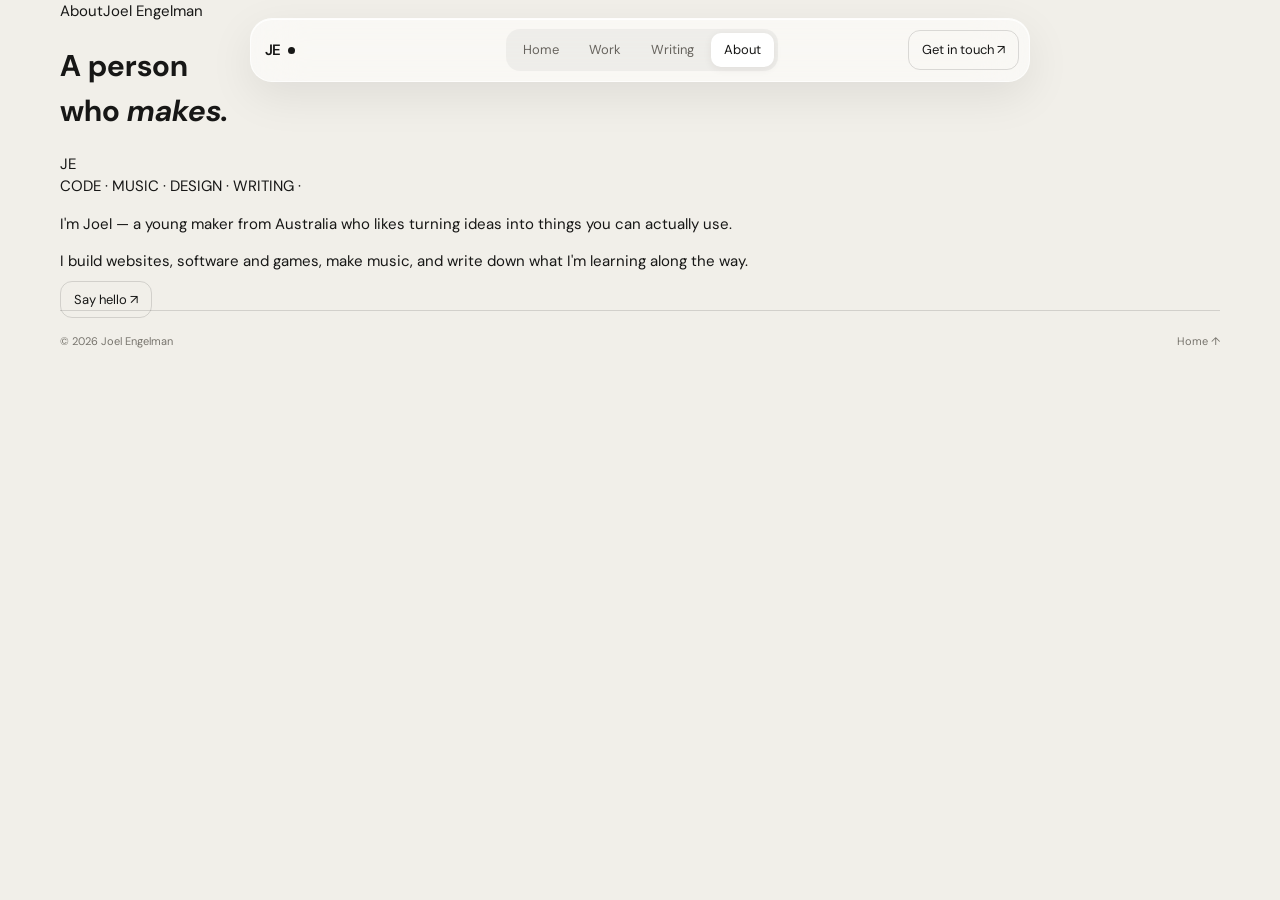
==== commit ac5cac13: "Rebuild website visual system from scratch" ====
--- a/about.html
+++ b/about.html
@@ -1 +1 @@
-<!doctype html><html lang="en"><head><meta charset="utf-8"><meta name="viewport" content="width=device-width,initial-scale=1"><title>About — Joel Engelman</title><link rel="preconnect" href="https://fonts.googleapis.com"><link href="https://fonts.googleapis.com/css2?family=DM+Sans:wght@400;500;600&family=Instrument+Serif:ital@0;1&display=swap" rel="stylesheet"><link rel="stylesheet" href="styles.css"></head><body><div class="noise"></div><div class="progress"></div><header class="nav"><a class="logo" href="index.html">JE</a><nav><a href="index.html">Home</a><a href="work.html">Work</a><a href="writing.html">Writing</a><a class="active" href="about.html">About</a></nav><a class="nav-contact" href="mailto:hello@joelengelman.com">Get in touch <span>↗</span></a><button class="menu"><i></i><i></i></button></header><div class="mobile-nav"><a href="index.html">Home</a><a href="work.html">Work</a><a href="writing.html">Writing</a><a href="about.html">About</a></div><main><section class="hero" style="min-height:65vh"><div class="hero-top"><span>ABOUT</span><span>JOEL ENGELMAN</span></div><div class="hero-main"><div class="hero-copy"><h1>Hi,<br><em>I'm Joel.</em></h1><p class="lede">I’m a young builder from Australia who likes making things for the web, writing, music and games.</p></div><div class="hero-art"><div class="art-card art-back"><span>HELLO</span><b>JE</b></div><div class="art-card art-front"><div class="card-top"><span>ABOUT ME</span><span>AU</span></div><strong>Make<br>things<br>you like.</strong><div class="card-foot"><span>JOEL ENGELMAN</span><span>2026</span></div></div></div></div></section><section class="statement"><div class="label">01 / A FEW THINGS</div><div class="statement-content"><p>I’m interested in technology that feels human, useful and fun.</p><div class="mini-grid"><span>Web</span><span>Products</span><span>Music</span><span>Games</span></div></div></section><section class="closing"><div class="closing-art"><div class="closing-shape"></div></div><div class="closing-copy"><span>02 / CONTACT</span><h2>Say<br><em>hello.</em></h2><a href="mailto:hello@joelengelman.com">hello@joelengelman.com <b>↗</b></a></div></section></main><footer><span>© 2026 Joel Engelman</span><div><a href="index.html">Home</a><a href="work.html">Work</a><a href="writing.html">Writing</a></div></footer><script src="script.js"></script></body></html>+<!doctype html><html><head><meta charset="utf-8"><meta name="viewport" content="width=device-width,initial-scale=1"><title>About — Joel Engelman</title><link rel="stylesheet" href="styles.css"></head><body><header class="nav"><a class="logo" href="index.html"><span>JE</span><i></i></a><nav><a href="index.html">Home</a><a href="work.html">Work</a><a href="writing.html">Writing</a><a class="active" href="about.html">About</a></nav><a class="nav-contact" href="mailto:hello@joelengelman.com">Get in touch ↗</a></header><main class="subpage wrap"><div class="subtop"><span>About</span><span>Joel Engelman</span></div><h1>A person<br>who <em>makes.</em></h1><div class="about-grid"><div class="about-art"><div class="about-circle">JE</div><span>CODE · MUSIC · DESIGN · WRITING ·</span></div><div class="about-copy"><p class="big">I'm Joel — a young maker from Australia who likes turning ideas into things you can actually use.</p><p>I build websites, software and games, make music, and write down what I'm learning along the way.</p><a class="nav-contact" href="mailto:hello@joelengelman.com">Say hello ↗</a></div></div></main><footer class="wrap footer"><span>© 2026 Joel Engelman</span><span><a href="index.html">Home ↑</a></span></footer><script src="script.js"></script></body></html>
--- a/styles.css
+++ b/styles.css
@@ -1 +1 @@
-:root{--bg:#f3f1ec;--ink:#171715;--muted:#77746c;--line:rgba(23,23,21,.13);--glass:rgba(248,247,243,.62);--serif:'Instrument Serif',Georgia,serif;--sans:'DM Sans',Arial,sans-serif}*{box-sizing:border-box}html{scroll-behavior:smooth}body{margin:0;background:var(--bg);color:var(--ink);font:15px/1.45 var(--sans);overflow-x:hidden}a{color:inherit;text-decoration:none}button{font:inherit}.noise{position:fixed;inset:0;z-index:50;pointer-events:none;opacity:.035;background-image:url("data:image/svg+xml,%3Csvg xmlns='http://www.w3.org/2000/svg' width='160' height='160'%3E%3Cfilter id='n'%3E%3CfeTurbulence baseFrequency='.8' numOctaves='3'/%3E%3C/filter%3E%3Crect width='100%25' height='100%25' filter='url(%23n)'/%3E%3C/svg%3E')}.progress{position:fixed;z-index:200;top:0;left:0;height:2px;width:0;background:var(--ink)}.nav{position:fixed;z-index:100;top:18px;left:50%;transform:translateX(-50%);width:min(760px,calc(100% - 32px));height:62px;padding:7px 8px 7px 18px;display:flex;align-items:center;gap:22px;background:var(--glass);border:1px solid rgba(255,255,255,.8);box-shadow:0 10px 35px rgba(25,23,18,.08),inset 0 1px rgba(255,255,255,.9);backdrop-filter:blur(28px) saturate(140%);-webkit-backdrop-filter:blur(28px) saturate(140%);border-radius:22px;transition:.35s}.nav.scrolled{background:rgba(248,247,243,.82);box-shadow:0 18px 55px rgba(25,23,18,.12)}.logo{width:44px;height:44px;display:grid;place-items:center;border-radius:15px;background:var(--ink);color:var(--bg);font-weight:600;letter-spacing:-.08em}.nav nav{display:flex;gap:5px;flex:1}.nav nav a{padding:10px 13px;border-radius:12px;color:var(--muted);font-size:13px;transition:.25s}.nav nav a:hover,.nav nav a.active{color:var(--ink);background:rgba(255,255,255,.55)}.nav-contact{padding:11px 14px;border:1px solid var(--line);border-radius:14px;font-size:12px;background:rgba(255,255,255,.35)}.nav-contact span{margin-left:8px}.menu{display:none;border:0;background:none}.mobile-nav{display:none}.hero{min-height:100svh;padding:155px 5vw 38px;display:flex;flex-direction:column}.hero-top{display:flex;justify-content:space-between;font-size:10px;letter-spacing:.08em;color:var(--muted)}.hero-main{flex:1;display:grid;grid-template-columns:1.05fr .95fr;align-items:center;max-width:1500px;width:100%;margin:auto}.hero-copy{position:relative;z-index:3}.eyebrow{font-size:11px;color:var(--muted);margin:0 0 28px}.hero h1{font:clamp(110px,14.5vw,225px)/.72 var(--serif);font-weight:400;letter-spacing:-.075em;margin:0 0 45px}.hero h1 em{padding-left:9vw}.lede{font-size:18px;max-width:340px;color:#5d5a53;margin:0}.round-link{width:118px;height:118px;border:1px solid var(--ink);border-radius:50%;display:flex;flex-direction:column;align-items:center;justify-content:center;margin:45px 0 0 34%;font-size:12px;transition:transform .45s,background .3s}.round-link b{font-weight:400;margin-top:8px;font-size:18px}.round-link:hover{transform:rotate(-9deg) scale(1.06);background:var(--ink);color:var(--bg)}.hero-art{height:min(68vh,650px);position:relative;perspective:1000px}.art-card{position:absolute;box-shadow:0 35px 70px rgba(30,25,15,.13)}.art-back{width:54%;height:48%;right:8%;top:7%;background:#d8d4ca;padding:20px;display:flex;justify-content:space-between;font-size:10px}.art-back b{writing-mode:vertical-rl;font-size:14px}.art-front{width:68%;height:66%;right:18%;top:21%;padding:25px;background:linear-gradient(145deg,#262621,#4a483f);color:#f4f1e9;border-radius:3px;display:flex;flex-direction:column;justify-content:space-between;transform:rotate(4deg);transition:transform .7s}.hero-art:hover .art-front{transform:rotate(0) translateY(-8px)}.card-top,.card-foot{display:flex;justify-content:space-between;font-size:9px;letter-spacing:.08em;opacity:.65}.art-front strong{font:clamp(36px,5vw,72px)/.83 var(--serif);font-weight:400;letter-spacing:-.04em}.orb{position:absolute;border-radius:50%;filter:blur(1px)}.orb-one{width:180px;height:180px;right:0;bottom:3%;background:radial-gradient(circle at 30% 30%,#fff 0,#d7d0c0 45%,#a7a08f 100%);opacity:.7}.orb-two{width:90px;height:90px;left:4%;bottom:12%;background:#c9c2b4;opacity:.5}.hero-scroll{display:flex;align-items:center;gap:15px;font-size:10px;color:var(--muted);text-transform:uppercase;letter-spacing:.08em}.hero-scroll i{width:50px;height:1px;background:var(--line)}.statement,.feature,.writing{width:min(1240px,90vw);margin:auto}.statement{padding:150px 0 180px;display:grid;grid-template-columns:25% 75%;border-top:1px solid var(--line)}.label,.section-line{font-size:10px;color:var(--muted);letter-spacing:.08em}.statement-content>p{font:clamp(45px,6vw,84px)/.88 var(--serif);letter-spacing:-.055em;max-width:820px;margin:0}.mini-grid{display:grid;grid-template-columns:repeat(4,1fr);margin-top:80px;border-top:1px solid var(--line)}.mini-grid span{padding:15px 0;border-bottom:1px solid var(--line);font-size:12px}.section-line{display:flex;justify-content:space-between;border-top:1px solid var(--line);padding:15px 0 25px}.section-line a{color:var(--ink)}.feature{padding-bottom:170px}.feature-card{display:block;height:min(70vw,760px);position:relative;overflow:hidden;background:#d0cbc0}.feature-image{height:100%}.feature-image img,.small-image img{width:100%;height:100%;object-fit:cover;display:block;transition:transform 1.1s cubic-bezier(.2,.7,.2,1);filter:saturate(.78)}.feature-card:hover .feature-image img{transform:scale(1.045)}.feature-overlay{position:absolute;inset:auto 28px 25px;color:#fff;text-shadow:0 2px 16px rgba(0,0,0,.3);display:grid;grid-template-columns:1fr 2fr auto;align-items:end;gap:20px}.feature-overlay span{font-size:10px}.feature-overlay h2{font:clamp(65px,10vw,145px)/.75 var(--serif);font-weight:400;letter-spacing:-.06em;margin:0}.feature-overlay p{font-size:13px;max-width:230px;margin:0}.feature-overlay b{font-weight:400;font-size:22px}.split-work{width:min(1080px,78vw);margin:0 auto 180px;display:grid;grid-template-columns:1fr 1fr;gap:10vw}.small-project{display:block}.small-project.offset{margin-top:150px}.small-image{aspect-ratio:.88;overflow:hidden;background:#d4d0c6}.small-project:hover img{transform:scale(1.05)}.small-meta{display:flex;justify-content:space-between;border-top:1px solid var(--line);padding:13px 0;font-size:10px;color:var(--muted)}.small-project h3{font:clamp(45px,5vw,70px)/.85 var(--serif);font-weight:400;letter-spacing:-.045em;margin:8px 0}.small-project p{color:var(--muted);margin:0}.writing{padding-bottom:190px}.note-list>a{display:grid;grid-template-columns:60px 1fr 25px;gap:20px;padding:28px 0;border-top:1px solid var(--line);transition:.3s}.note-list>a:last-child{border-bottom:1px solid var(--line)}.note-list>a:hover{padding-left:15px}.note-list span,.note-list small{font-size:10px;color:var(--muted)}.note-list h3{font:clamp(28px,4vw,55px)/.9 var(--serif);font-weight:400;margin:8px 0 0;letter-spacing:-.035em}.note-list b{font-weight:400}.closing{min-height:650px;background:#22221e;color:#f2eee5;display:grid;grid-template-columns:1fr 1fr;overflow:hidden}.closing-art{position:relative;min-height:650px;overflow:hidden}.closing-shape{position:absolute;width:520px;height:520px;border-radius:48% 52% 58% 42%;left:10%;top:10%;background:radial-gradient(circle at 35% 30%,#d8d2c4,#918a7b 42%,#514d45 75%,#292821);transform:rotate(-22deg);animation:float 7s ease-in-out infinite alternate}@keyframes float{to{transform:rotate(-14deg) translate(30px,-20px)}}.closing-copy{padding:120px 8vw;display:flex;flex-direction:column;justify-content:center}.closing-copy>span{font-size:10px;opacity:.55}.closing-copy h2{font:clamp(70px,9vw,135px)/.78 var(--serif);font-weight:400;letter-spacing:-.065em;margin:35px 0 65px}.closing-copy a{width:max-content;border-bottom:1px solid rgba(255,255,255,.35);padding-bottom:9px}.closing-copy b{margin-left:15px;font-weight:400}footer{display:flex;justify-content:space-between;padding:25px 5vw 35px;background:#22221e;color:#aaa69c;font-size:11px}footer div{display:flex;gap:22px}footer a:hover{color:#fff}@media(max-width:800px){.nav{height:58px;top:10px;width:calc(100% - 20px);border-radius:19px}.nav nav,.nav-contact{display:none}.logo{width:42px;height:42px}.menu{display:grid;place-content:center;gap:5px;margin-left:auto;width:42px;height:42px}.menu i{display:block;width:17px;height:1px;background:var(--ink)}.mobile-nav{position:fixed;z-index:99;top:78px;left:10px;right:10px;padding:12px;background:rgba(248,247,243,.88);backdrop-filter:blur(24px);border:1px solid rgba(255,255,255,.8);border-radius:20px;box-shadow:0 20px 55px rgba(0,0,0,.12);display:none}.mobile-nav.open{display:block}.mobile-nav a{display:block;padding:15px;border-bottom:1px solid var(--line);font:30px var(--serif)}.mobile-nav a:last-child{border:0}.hero{padding:120px 7vw 28px;min-height:900px}.hero-main{display:block;padding-top:90px}.hero h1{font-size:25vw;margin-bottom:35px}.hero h1 em{padding-left:7vw}.lede{font-size:16px}.round-link{width:95px;height:95px;margin:32px 0 0 48%}.hero-art{height:440px;margin-top:50px}.art-front{width:70%;height:62%;right:14%}.art-back{width:58%;height:46%;right:4%}.art-front strong{font-size:42px}.statement{width:86vw;padding:100px 0 120px;display:block}.statement-content>p{font-size:47px;margin-top:25px}.mini-grid{grid-template-columns:1fr 1fr;margin-top:55px}.feature,.writing{width:86vw}.feature{padding-bottom:110px}.feature-card{height:110vw}.feature-overlay{grid-template-columns:1fr auto;left:18px;right:18px}.feature-overlay h2{grid-column:1/-1;font-size:21vw}.feature-overlay p{display:none}.split-work{width:86vw;display:block;margin-bottom:120px}.small-project.offset{margin-top:90px}.small-image{aspect-ratio:.92}.writing{padding-bottom:120px}.note-list>a{grid-template-columns:35px 1fr 15px;gap:10px}.note-list h3{font-size:31px}.closing{display:block}.closing-art{min-height:400px}.closing-shape{width:340px;height:340px;left:4%;top:8%}.closing-copy{padding:75px 8vw 100px}.closing-copy h2{font-size:20vw;margin:25px 0 50px}footer{display:block}footer div{margin-top:15px}}+@import url('https://fonts.googleapis.com/css2?family=DM+Sans:wght@400;500;600&family=Instrument+Serif:ital@0;1&display=swap');:root{--paper:#f1efe9;--ink:#171716;--muted:#77746d;--line:rgba(23,23,22,.14);--blue:#dce8f2;--green:#dce9df;--lav:#e7e0ef}*{box-sizing:border-box}html{scroll-behavior:smooth}body{margin:0;background:var(--paper);color:var(--ink);font-family:'DM Sans',sans-serif;font-size:15px;line-height:1.5}.grain{position:fixed;inset:0;pointer-events:none;opacity:.035;z-index:20;background-image:url("data:image/svg+xml,%3Csvg viewBox='0 0 180 180' xmlns='http://www.w3.org/2000/svg'%3E%3Cfilter id='n'%3E%3CfeTurbulence type='fractalNoise' baseFrequency='.9' numOctaves='4' stitchTiles='stitch'/%3E%3C/filter%3E%3Crect width='100%25' height='100%25' filter='url(%23n)' opacity='.7'/%3E%3C/svg%3E")}.wrap{width:min(1160px,calc(100% - 64px));margin:auto}.nav{position:fixed;z-index:50;top:18px;left:50%;transform:translateX(-50%);width:min(780px,calc(100% - 32px));height:64px;padding:8px 10px 8px 14px;display:grid;grid-template-columns:1fr auto 1fr;align-items:center;border:1px solid rgba(255,255,255,.7);border-radius:22px;background:rgba(255,255,255,.55);backdrop-filter:blur(26px) saturate(150%);box-shadow:0 14px 45px rgba(0,0,0,.08),inset 0 1px rgba(255,255,255,.9)}.logo{display:flex;align-items:center;gap:7px;color:inherit;text-decoration:none;font-weight:600;letter-spacing:-.04em}.logo i{display:block;width:7px;height:7px;border-radius:50%;background:#171716}.nav nav{display:flex;gap:4px;padding:4px;border-radius:14px;background:rgba(0,0,0,.045)}.nav nav a{padding:7px 13px;border-radius:10px;color:#67645e;text-decoration:none;font-size:13px}.nav nav a:hover,.nav nav a.active{background:#fff;color:var(--ink);box-shadow:0 2px 8px rgba(0,0,0,.07)}.nav-contact{justify-self:end;text-decoration:none;color:var(--ink);font-size:13px;padding:9px 13px;border:1px solid var(--line);border-radius:12px}.nav-contact span{display:inline-block;margin-left:5px}.hero{min-height:100vh;padding:122px 32px 34px;max-width:1400px;margin:auto;display:flex;flex-direction:column}.hero-top,.hero-bottom{display:flex;align-items:center;gap:28px;color:var(--muted);font-size:11px;text-transform:uppercase;letter-spacing:.12em}.hero-stage{position:relative;flex:1;min-height:650px;display:flex;align-items:center}.hero-title{position:relative;z-index:2;width:68%}.hero-title h1{font-size:clamp(100px,15vw,210px);font-weight:400;line-height:.72;letter-spacing:-.075em;margin:0}.hero-title h1 em{font-family:'Instrument Serif',serif;font-weight:400;letter-spacing:-.065em;margin-left:8vw}.hero-title p{width:270px;margin:55px 0 0 10px;color:#67645e;font-size:14px}.orbital{position:absolute;right:7%;top:50%;transform:translateY(-50%);width:330px;height:330px;border:1px solid rgba(23,23,22,.2);border-radius:50%;display:grid;place-items:center}.orbital:before,.orbital:after{content:'';position:absolute;border:1px solid rgba(23,23,22,.1);border-radius:50%}.orbital:before{inset:35px}.orbital:after{inset:-24px;border-style:dashed}.orb-core{width:104px;height:104px;border-radius:50%;background:#171716;color:white;display:grid;place-items:center;font-size:18px;box-shadow:0 20px 50px rgba(0,0,0,.18);animation:float 5s ease-in-out infinite}.orb-word{position:absolute;width:100%;height:100%;display:grid;place-items:start center;padding-top:5px;font-size:9px;letter-spacing:.18em;animation:spin 18s linear infinite}.hero-note{position:absolute;right:1%;bottom:12%;font-size:10px;line-height:1.8;color:var(--muted);text-align:center}.hero-note b{font-size:20px;font-weight:400}.hero-bottom{padding-top:18px}.hero-bottom .line{height:1px;background:var(--line);flex:1}.intro{padding-top:150px;padding-bottom:190px}.eyebrow,.section-head{font-size:11px;text-transform:uppercase;letter-spacing:.12em;color:var(--muted)}.intro-grid{display:grid;grid-template-columns:1.5fr .7fr;gap:80px;margin-top:42px}.intro h2{font-size:clamp(48px,7vw,90px);font-weight:400;line-height:.95;letter-spacing:-.055em;margin:0}.intro h2 em,.statement em,.contact h2 em{font-family:'Instrument Serif',serif}.intro p{align-self:end;max-width:330px;color:#65625c;font-size:16px}.section-head{display:flex;justify-content:space-between;border-top:1px solid var(--line);padding:16px 0}.section-head a{color:inherit;text-decoration:none}.section-head b{font-size:16px;font-weight:400;margin-left:5px}.project-grid{display:grid;grid-template-columns:1.15fr .85fr;gap:18px;align-items:start}.project{text-decoration:none;color:inherit;display:block}.project-large{grid-row:span 2}.visual{position:relative;overflow:hidden;border-radius:5px;transition:transform .6s cubic-bezier(.2,.7,.2,1)}.project:hover .visual{transform:translateY(-6px)}.project-large .visual{height:590px}.project-small .visual{height:285px}.pulse{background:var(--blue);display:flex;align-items:center;justify-content:center}.phone{width:235px;height:445px;border-radius:32px;background:#f8f8f5;border:7px solid #161616;box-shadow:0 35px 60px rgba(26,38,48,.2);padding:45px 14px 15px;position:relative;transform:rotate(5deg);transition:transform .8s cubic-bezier(.2,.7,.2,1)}.project:hover .phone{transform:rotate(0) translateY(-10px)}.phone-top{font-weight:600;font-size:13px;margin-bottom:30px}.phone-top span{float:right;color:#999}.msg{font-size:10px;padding:9px 11px;border-radius:13px;margin:9px 0;width:max-content;max-width:170px;background:#ecebe7}.msg.two{margin-left:auto;background:#161616;color:#fff}.msg.three{background:#d6e6ef}.os{background:var(--lav);display:grid;place-items:center}.window{width:74%;height:72%;background:rgba(255,255,255,.7);border:1px solid rgba(0,0,0,.12);border-radius:12px;box-shadow:0 25px 50px rgba(50,35,65,.13);overflow:hidden;transform:rotate(-3deg);transition:transform .8s}.project:hover .window{transform:rotate(0)}.window-bar{height:30px;border-bottom:1px solid var(--line);padding:9px;display:flex;gap:4px}.window-bar i{width:6px;height:6px;border-radius:50%;background:#aaa}.window-body{padding:25px}.window-body strong{display:block;font-size:20px;letter-spacing:-.04em}.window-body span{display:block;margin-top:4px;font-size:10px;color:var(--muted)}.window-block{height:90px;margin-top:25px;border-radius:8px;background:linear-gradient(135deg,#e8e3ef,#f9f7fb)}.game{background:var(--green);overflow:hidden}.sun{position:absolute;width:100px;height:100px;border-radius:50%;background:#f5d6a7;right:15%;top:14%}.hill{position:absolute;bottom:-20%;width:80%;height:55%;border-radius:50% 50% 0 0;background:#9db8a1}.h1{left:-10%}.h2{right:-20%;bottom:-28%;background:#77977e}.car{position:absolute;bottom:28%;left:44%;font-size:55px;transform:rotate(-5deg)}.project-info{display:flex;justify-content:space-between;gap:20px;padding:15px 2px 50px;border-bottom:1px solid var(--line)}.project-info span{font-size:10px;color:var(--muted)}.project-info h3{font-size:20px;font-weight:500;margin:4px 0 0;letter-spacing:-.03em}.project-info p{font-size:12px;color:var(--muted);text-align:right}.statement{padding:210px 0;display:grid;grid-template-columns:1fr 3fr}.statement-mark{font-family:'Instrument Serif';font-size:90px}.statement p{font-size:clamp(42px,6vw,76px);line-height:1;letter-spacing:-.05em;max-width:850px;margin:0}.writing{padding-bottom:190px}.post{display:grid;grid-template-columns:180px 1fr;border-bottom:1px solid var(--line);padding:28px 0}.post>span{font-size:10px;color:var(--muted);padding-top:8px}.post a{color:inherit;text-decoration:none}.post h3{font-size:clamp(26px,3vw,42px);font-weight:400;letter-spacing:-.045em;margin:0;transition:padding .4s}.post i{float:right;font-style:normal;font-size:22px}.post a:hover h3{padding-left:15px}.contact{padding-bottom:80px}.contact-card{min-height:450px;border-radius:8px;background:#181817;color:#f4f1e9;padding:60px;display:flex;justify-content:space-between;align-items:flex-end;position:relative;overflow:hidden}.contact-card:after{content:'';position:absolute;width:400px;height:400px;border-radius:50%;border:1px solid rgba(255,255,255,.16);right:8%;top:-15%;box-shadow:0 0 0 50px rgba(255,255,255,.025),0 0 0 100px rgba(255,255,255,.02)}.contact h2{font-size:clamp(70px,10vw,130px);line-height:.8;font-weight:400;letter-spacing:-.07em;margin:30px 0 0;position:relative;z-index:2}.circle-link{width:120px;height:120px;border-radius:50%;background:#f4f1e9;color:#171716;text-decoration:none;display:grid;place-items:center;align-content:center;position:relative;z-index:3;font-size:12px}.circle-link span{font-size:20px}.footer{border-top:1px solid var(--line);padding:22px 0 45px;display:flex;justify-content:space-between;color:var(--muted);font-size:11px}.footer a{color:inherit;text-decoration:none}@keyframes spin{to{transform:rotate(360deg)}}@keyframes float{50%{transform:translateY(-12px)}}@media(max-width:800px){.wrap{width:min(100% - 32px,620px)}.nav{grid-template-columns:1fr auto;width:calc(100% - 24px)}.nav nav{display:none}.hero{padding:105px 16px 25px}.hero-stage{min-height:680px}.hero-title{width:100%;align-self:flex-start;margin-top:110px}.hero-title h1{font-size:clamp(74px,20vw,150px)}.hero-title h1 em{margin-left:17vw}.hero-title p{margin:35px 0 0 5px}.orbital{width:210px;height:210px;right:2%;top:58%;opacity:.9}.orb-core{width:75px;height:75px}.intro{padding-top:100px;padding-bottom:110px}.intro-grid{grid-template-columns:1fr;gap:35px}.project-grid{grid-template-columns:1fr}.project-large{grid-row:auto}.project-large .visual{height:480px}.project-small .visual{height:330px}.statement{padding:120px 0;grid-template-columns:1fr;gap:15px}.post{grid-template-columns:100px 1fr}.contact-card{min-height:520px;padding:35px;display:block}.circle-link{margin-top:90px}.footer{gap:15px;flex-wrap:wrap}.hero-bottom{gap:10px;font-size:9px}}
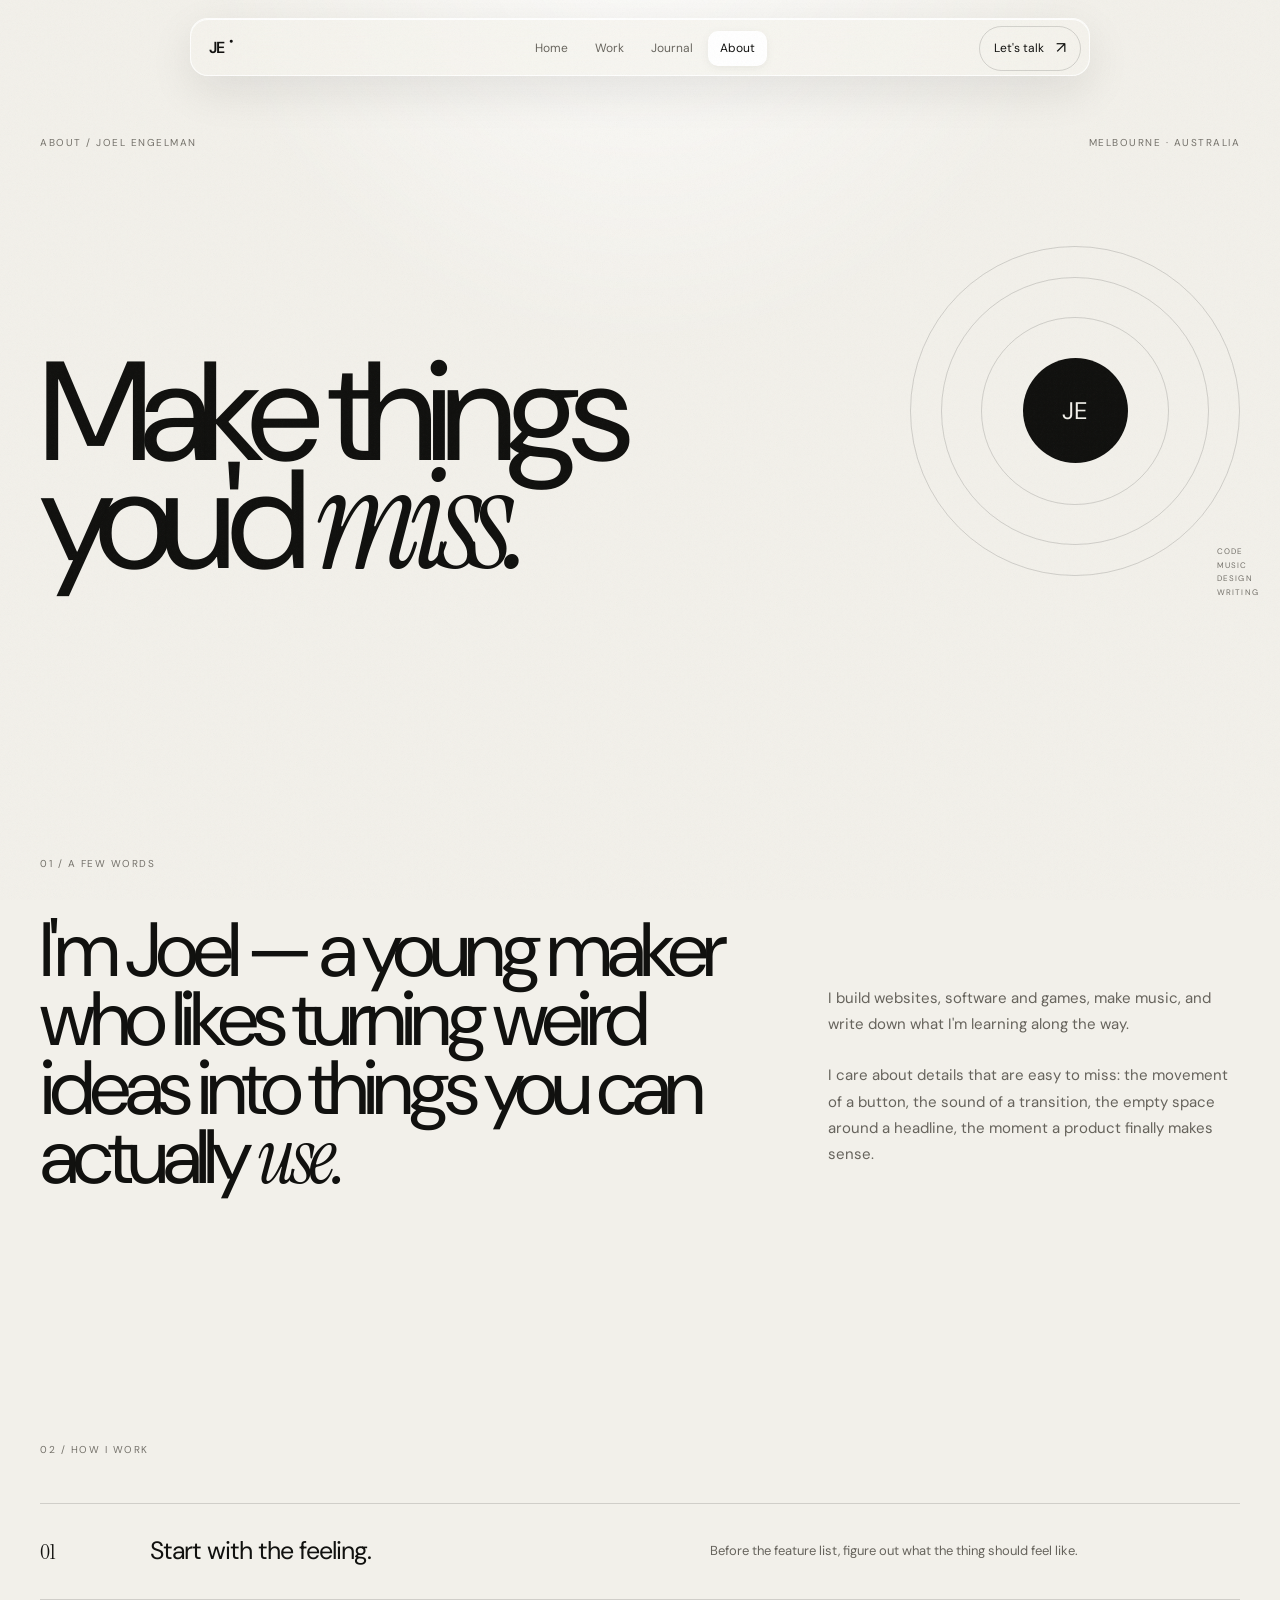
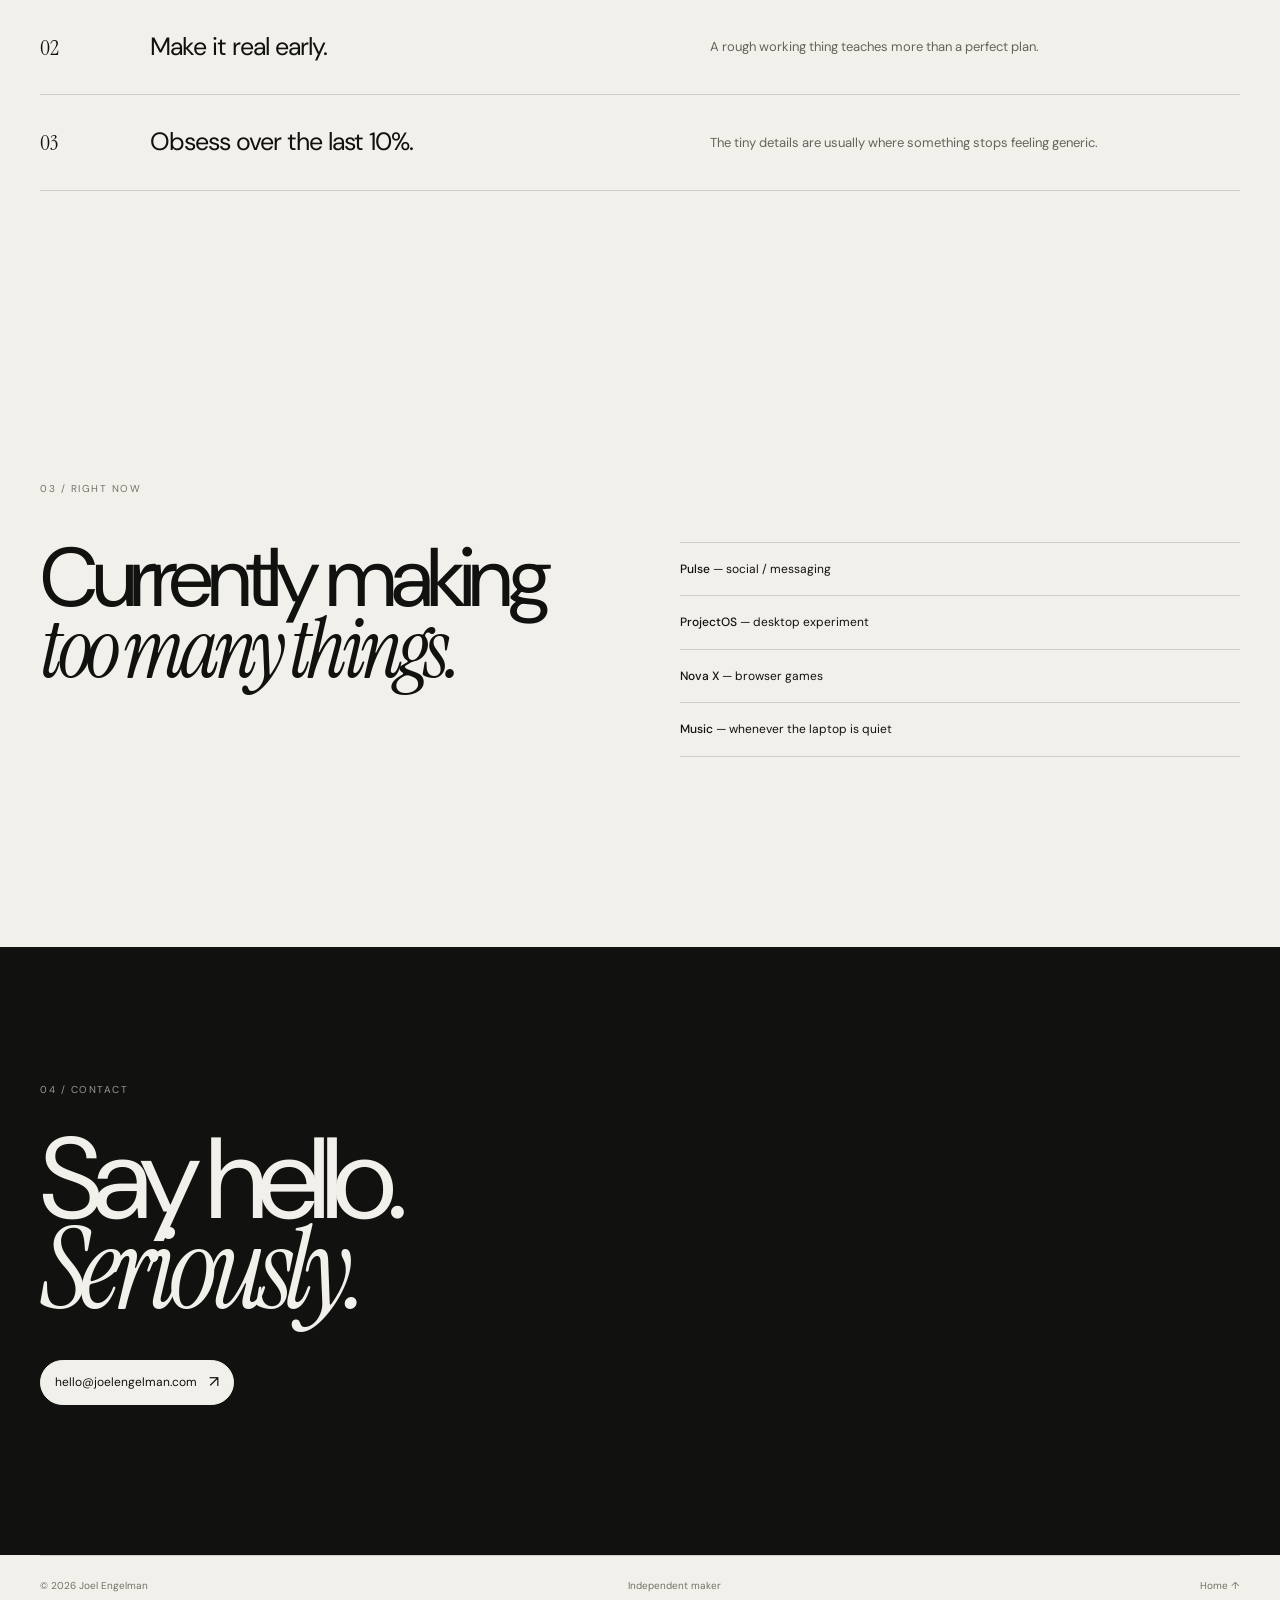
==== commit a308e429: "Rebuild entire site in Nubo and Spartan-inspired art direction" ====
--- a/about.html
+++ b/about.html
@@ -1 +1 @@
-<!doctype html><html><head><meta charset="utf-8"><meta name="viewport" content="width=device-width,initial-scale=1"><title>About — Joel Engelman</title><link rel="stylesheet" href="styles.css"></head><body><header class="nav"><a class="logo" href="index.html"><span>JE</span><i></i></a><nav><a href="index.html">Home</a><a href="work.html">Work</a><a href="writing.html">Writing</a><a class="active" href="about.html">About</a></nav><a class="nav-contact" href="mailto:hello@joelengelman.com">Get in touch ↗</a></header><main class="subpage wrap"><div class="subtop"><span>About</span><span>Joel Engelman</span></div><h1>A person<br>who <em>makes.</em></h1><div class="about-grid"><div class="about-art"><div class="about-circle">JE</div><span>CODE · MUSIC · DESIGN · WRITING ·</span></div><div class="about-copy"><p class="big">I'm Joel — a young maker from Australia who likes turning ideas into things you can actually use.</p><p>I build websites, software and games, make music, and write down what I'm learning along the way.</p><a class="nav-contact" href="mailto:hello@joelengelman.com">Say hello ↗</a></div></div></main><footer class="wrap footer"><span>© 2026 Joel Engelman</span><span><a href="index.html">Home ↑</a></span></footer><script src="script.js"></script></body></html>+<!doctype html><html lang="en"><head><meta charset="utf-8"><meta name="viewport" content="width=device-width,initial-scale=1"><title>About — Joel Engelman</title><meta name="description" content="About Joel Engelman, an independent maker from Australia."><link rel="preconnect" href="https://fonts.googleapis.com"><link rel="preconnect" href="https://fonts.gstatic.com" crossorigin><link href="https://fonts.googleapis.com/css2?family=DM+Sans:wght@400;500;600&family=Instrument+Serif:ital@0;1&display=swap" rel="stylesheet"><link rel="stylesheet" href="styles.css"></head><body><div class="noise"></div><header class="site-nav"><a class="brand" href="index.html">JE<span>●</span></a><nav><a href="index.html">Home</a><a href="work.html">Work</a><a href="writing.html">Journal</a><a class="active" href="about.html">About</a></nav><a class="nav-pill" href="mailto:hello@joelengelman.com">Let's talk <b>↗</b></a></header><main><section class="about-hero page-section"><div class="eyebrow-row"><span>ABOUT / JOEL ENGELMAN</span><span>MELBOURNE · AUSTRALIA</span></div><div class="about-heading"><h1>Make things<br>you'd <em>miss.</em></h1><div class="portrait-mark"><div>JE</div><span>CODE<br>MUSIC<br>DESIGN<br>WRITING</span></div></div></section><section class="about-story page-section"><div class="section-tag">01 / A FEW WORDS</div><div class="story-grid"><h2>I'm Joel — a young maker who likes turning weird ideas into things you can actually <em>use.</em></h2><div><p>I build websites, software and games, make music, and write down what I'm learning along the way.</p><p>I care about details that are easy to miss: the movement of a button, the sound of a transition, the empty space around a headline, the moment a product finally makes sense.</p></div></div></section><section class="about-values page-section"><div class="section-tag">02 / HOW I WORK</div><div class="value-list"><div><span>01</span><h3>Start with the feeling.</h3><p>Before the feature list, figure out what the thing should feel like.</p></div><div><span>02</span><h3>Make it real early.</h3><p>A rough working thing teaches more than a perfect plan.</p></div><div><span>03</span><h3>Obsess over the last 10%.</h3><p>The tiny details are usually where something stops feeling generic.</p></div></div></section><section class="about-now page-section"><div class="section-tag">03 / RIGHT NOW</div><div class="now-grid"><h2>Currently making<br><em>too many things.</em></h2><div class="now-items"><span><b>Pulse</b> — social / messaging</span><span><b>ProjectOS</b> — desktop experiment</span><span><b>Nova X</b> — browser games</span><span><b>Music</b> — whenever the laptop is quiet</span></div></div></section><section class="about-end"><span class="section-tag">04 / CONTACT</span><h2>Say hello.<br><em>Seriously.</em></h2><a class="dark-pill" href="mailto:hello@joelengelman.com">hello@joelengelman.com <b>↗</b></a></section></main><footer><span>© 2026 Joel Engelman</span><span>Independent maker</span><a href="index.html">Home ↑</a></footer><script src="script.js"></script></body></html>
--- a/styles.css
+++ b/styles.css
@@ -1 +1 @@
-@import url('https://fonts.googleapis.com/css2?family=DM+Sans:wght@400;500;600&family=Instrument+Serif:ital@0;1&display=swap');:root{--paper:#f1efe9;--ink:#171716;--muted:#77746d;--line:rgba(23,23,22,.14);--blue:#dce8f2;--green:#dce9df;--lav:#e7e0ef}*{box-sizing:border-box}html{scroll-behavior:smooth}body{margin:0;background:var(--paper);color:var(--ink);font-family:'DM Sans',sans-serif;font-size:15px;line-height:1.5}.grain{position:fixed;inset:0;pointer-events:none;opacity:.035;z-index:20;background-image:url("data:image/svg+xml,%3Csvg viewBox='0 0 180 180' xmlns='http://www.w3.org/2000/svg'%3E%3Cfilter id='n'%3E%3CfeTurbulence type='fractalNoise' baseFrequency='.9' numOctaves='4' stitchTiles='stitch'/%3E%3C/filter%3E%3Crect width='100%25' height='100%25' filter='url(%23n)' opacity='.7'/%3E%3C/svg%3E")}.wrap{width:min(1160px,calc(100% - 64px));margin:auto}.nav{position:fixed;z-index:50;top:18px;left:50%;transform:translateX(-50%);width:min(780px,calc(100% - 32px));height:64px;padding:8px 10px 8px 14px;display:grid;grid-template-columns:1fr auto 1fr;align-items:center;border:1px solid rgba(255,255,255,.7);border-radius:22px;background:rgba(255,255,255,.55);backdrop-filter:blur(26px) saturate(150%);box-shadow:0 14px 45px rgba(0,0,0,.08),inset 0 1px rgba(255,255,255,.9)}.logo{display:flex;align-items:center;gap:7px;color:inherit;text-decoration:none;font-weight:600;letter-spacing:-.04em}.logo i{display:block;width:7px;height:7px;border-radius:50%;background:#171716}.nav nav{display:flex;gap:4px;padding:4px;border-radius:14px;background:rgba(0,0,0,.045)}.nav nav a{padding:7px 13px;border-radius:10px;color:#67645e;text-decoration:none;font-size:13px}.nav nav a:hover,.nav nav a.active{background:#fff;color:var(--ink);box-shadow:0 2px 8px rgba(0,0,0,.07)}.nav-contact{justify-self:end;text-decoration:none;color:var(--ink);font-size:13px;padding:9px 13px;border:1px solid var(--line);border-radius:12px}.nav-contact span{display:inline-block;margin-left:5px}.hero{min-height:100vh;padding:122px 32px 34px;max-width:1400px;margin:auto;display:flex;flex-direction:column}.hero-top,.hero-bottom{display:flex;align-items:center;gap:28px;color:var(--muted);font-size:11px;text-transform:uppercase;letter-spacing:.12em}.hero-stage{position:relative;flex:1;min-height:650px;display:flex;align-items:center}.hero-title{position:relative;z-index:2;width:68%}.hero-title h1{font-size:clamp(100px,15vw,210px);font-weight:400;line-height:.72;letter-spacing:-.075em;margin:0}.hero-title h1 em{font-family:'Instrument Serif',serif;font-weight:400;letter-spacing:-.065em;margin-left:8vw}.hero-title p{width:270px;margin:55px 0 0 10px;color:#67645e;font-size:14px}.orbital{position:absolute;right:7%;top:50%;transform:translateY(-50%);width:330px;height:330px;border:1px solid rgba(23,23,22,.2);border-radius:50%;display:grid;place-items:center}.orbital:before,.orbital:after{content:'';position:absolute;border:1px solid rgba(23,23,22,.1);border-radius:50%}.orbital:before{inset:35px}.orbital:after{inset:-24px;border-style:dashed}.orb-core{width:104px;height:104px;border-radius:50%;background:#171716;color:white;display:grid;place-items:center;font-size:18px;box-shadow:0 20px 50px rgba(0,0,0,.18);animation:float 5s ease-in-out infinite}.orb-word{position:absolute;width:100%;height:100%;display:grid;place-items:start center;padding-top:5px;font-size:9px;letter-spacing:.18em;animation:spin 18s linear infinite}.hero-note{position:absolute;right:1%;bottom:12%;font-size:10px;line-height:1.8;color:var(--muted);text-align:center}.hero-note b{font-size:20px;font-weight:400}.hero-bottom{padding-top:18px}.hero-bottom .line{height:1px;background:var(--line);flex:1}.intro{padding-top:150px;padding-bottom:190px}.eyebrow,.section-head{font-size:11px;text-transform:uppercase;letter-spacing:.12em;color:var(--muted)}.intro-grid{display:grid;grid-template-columns:1.5fr .7fr;gap:80px;margin-top:42px}.intro h2{font-size:clamp(48px,7vw,90px);font-weight:400;line-height:.95;letter-spacing:-.055em;margin:0}.intro h2 em,.statement em,.contact h2 em{font-family:'Instrument Serif',serif}.intro p{align-self:end;max-width:330px;color:#65625c;font-size:16px}.section-head{display:flex;justify-content:space-between;border-top:1px solid var(--line);padding:16px 0}.section-head a{color:inherit;text-decoration:none}.section-head b{font-size:16px;font-weight:400;margin-left:5px}.project-grid{display:grid;grid-template-columns:1.15fr .85fr;gap:18px;align-items:start}.project{text-decoration:none;color:inherit;display:block}.project-large{grid-row:span 2}.visual{position:relative;overflow:hidden;border-radius:5px;transition:transform .6s cubic-bezier(.2,.7,.2,1)}.project:hover .visual{transform:translateY(-6px)}.project-large .visual{height:590px}.project-small .visual{height:285px}.pulse{background:var(--blue);display:flex;align-items:center;justify-content:center}.phone{width:235px;height:445px;border-radius:32px;background:#f8f8f5;border:7px solid #161616;box-shadow:0 35px 60px rgba(26,38,48,.2);padding:45px 14px 15px;position:relative;transform:rotate(5deg);transition:transform .8s cubic-bezier(.2,.7,.2,1)}.project:hover .phone{transform:rotate(0) translateY(-10px)}.phone-top{font-weight:600;font-size:13px;margin-bottom:30px}.phone-top span{float:right;color:#999}.msg{font-size:10px;padding:9px 11px;border-radius:13px;margin:9px 0;width:max-content;max-width:170px;background:#ecebe7}.msg.two{margin-left:auto;background:#161616;color:#fff}.msg.three{background:#d6e6ef}.os{background:var(--lav);display:grid;place-items:center}.window{width:74%;height:72%;background:rgba(255,255,255,.7);border:1px solid rgba(0,0,0,.12);border-radius:12px;box-shadow:0 25px 50px rgba(50,35,65,.13);overflow:hidden;transform:rotate(-3deg);transition:transform .8s}.project:hover .window{transform:rotate(0)}.window-bar{height:30px;border-bottom:1px solid var(--line);padding:9px;display:flex;gap:4px}.window-bar i{width:6px;height:6px;border-radius:50%;background:#aaa}.window-body{padding:25px}.window-body strong{display:block;font-size:20px;letter-spacing:-.04em}.window-body span{display:block;margin-top:4px;font-size:10px;color:var(--muted)}.window-block{height:90px;margin-top:25px;border-radius:8px;background:linear-gradient(135deg,#e8e3ef,#f9f7fb)}.game{background:var(--green);overflow:hidden}.sun{position:absolute;width:100px;height:100px;border-radius:50%;background:#f5d6a7;right:15%;top:14%}.hill{position:absolute;bottom:-20%;width:80%;height:55%;border-radius:50% 50% 0 0;background:#9db8a1}.h1{left:-10%}.h2{right:-20%;bottom:-28%;background:#77977e}.car{position:absolute;bottom:28%;left:44%;font-size:55px;transform:rotate(-5deg)}.project-info{display:flex;justify-content:space-between;gap:20px;padding:15px 2px 50px;border-bottom:1px solid var(--line)}.project-info span{font-size:10px;color:var(--muted)}.project-info h3{font-size:20px;font-weight:500;margin:4px 0 0;letter-spacing:-.03em}.project-info p{font-size:12px;color:var(--muted);text-align:right}.statement{padding:210px 0;display:grid;grid-template-columns:1fr 3fr}.statement-mark{font-family:'Instrument Serif';font-size:90px}.statement p{font-size:clamp(42px,6vw,76px);line-height:1;letter-spacing:-.05em;max-width:850px;margin:0}.writing{padding-bottom:190px}.post{display:grid;grid-template-columns:180px 1fr;border-bottom:1px solid var(--line);padding:28px 0}.post>span{font-size:10px;color:var(--muted);padding-top:8px}.post a{color:inherit;text-decoration:none}.post h3{font-size:clamp(26px,3vw,42px);font-weight:400;letter-spacing:-.045em;margin:0;transition:padding .4s}.post i{float:right;font-style:normal;font-size:22px}.post a:hover h3{padding-left:15px}.contact{padding-bottom:80px}.contact-card{min-height:450px;border-radius:8px;background:#181817;color:#f4f1e9;padding:60px;display:flex;justify-content:space-between;align-items:flex-end;position:relative;overflow:hidden}.contact-card:after{content:'';position:absolute;width:400px;height:400px;border-radius:50%;border:1px solid rgba(255,255,255,.16);right:8%;top:-15%;box-shadow:0 0 0 50px rgba(255,255,255,.025),0 0 0 100px rgba(255,255,255,.02)}.contact h2{font-size:clamp(70px,10vw,130px);line-height:.8;font-weight:400;letter-spacing:-.07em;margin:30px 0 0;position:relative;z-index:2}.circle-link{width:120px;height:120px;border-radius:50%;background:#f4f1e9;color:#171716;text-decoration:none;display:grid;place-items:center;align-content:center;position:relative;z-index:3;font-size:12px}.circle-link span{font-size:20px}.footer{border-top:1px solid var(--line);padding:22px 0 45px;display:flex;justify-content:space-between;color:var(--muted);font-size:11px}.footer a{color:inherit;text-decoration:none}@keyframes spin{to{transform:rotate(360deg)}}@keyframes float{50%{transform:translateY(-12px)}}@media(max-width:800px){.wrap{width:min(100% - 32px,620px)}.nav{grid-template-columns:1fr auto;width:calc(100% - 24px)}.nav nav{display:none}.hero{padding:105px 16px 25px}.hero-stage{min-height:680px}.hero-title{width:100%;align-self:flex-start;margin-top:110px}.hero-title h1{font-size:clamp(74px,20vw,150px)}.hero-title h1 em{margin-left:17vw}.hero-title p{margin:35px 0 0 5px}.orbital{width:210px;height:210px;right:2%;top:58%;opacity:.9}.orb-core{width:75px;height:75px}.intro{padding-top:100px;padding-bottom:110px}.intro-grid{grid-template-columns:1fr;gap:35px}.project-grid{grid-template-columns:1fr}.project-large{grid-row:auto}.project-large .visual{height:480px}.project-small .visual{height:330px}.statement{padding:120px 0;grid-template-columns:1fr;gap:15px}.post{grid-template-columns:100px 1fr}.contact-card{min-height:520px;padding:35px;display:block}.circle-link{margin-top:90px}.footer{gap:15px;flex-wrap:wrap}.hero-bottom{gap:10px;font-size:9px}}+@import url('https://fonts.googleapis.com/css2?family=DM+Sans:wght@400;500;600&family=Instrument+Serif:ital@0;1&display=swap');:root{--bg:#f2f0ea;--ink:#11110f;--muted:#74716a;--line:rgba(17,17,15,.15);--soft:#e5e1d8;--serif:'Instrument Serif',serif;--sans:'DM Sans',sans-serif}*{box-sizing:border-box}html{scroll-behavior:smooth}body{margin:0;background:var(--bg);color:var(--ink);font:15px/1.55 var(--sans);overflow-x:hidden}a{color:inherit}button{font:inherit}.noise{position:fixed;inset:0;pointer-events:none;z-index:100;opacity:.035;background-image:url("data:image/svg+xml,%3Csvg xmlns='http://www.w3.org/2000/svg' width='160' height='160'%3E%3Cfilter id='n'%3E%3CfeTurbulence baseFrequency='.85' numOctaves='3' stitchTiles='stitch'/%3E%3C/filter%3E%3Crect width='100%25' height='100%25' filter='url(%23n)'/%3E%3C/svg%3E")}body:after{content:'';position:fixed;inset:0;pointer-events:none;z-index:-1;background:radial-gradient(circle at 50% -10%,rgba(255,255,255,.8),transparent 38%)}.site-nav{position:fixed;z-index:90;top:18px;left:50%;transform:translateX(-50%);width:min(900px,calc(100% - 36px));height:58px;padding:7px 8px 7px 18px;border:1px solid rgba(255,255,255,.8);border-radius:18px;background:rgba(245,243,238,.68);backdrop-filter:blur(24px) saturate(130%);box-shadow:0 15px 45px rgba(25,22,18,.09),inset 0 1px rgba(255,255,255,.9);display:grid;grid-template-columns:1fr auto 1fr;align-items:center}.brand{text-decoration:none;font-weight:600;font-size:16px;letter-spacing:-.06em}.brand span{font-size:7px;margin-left:5px;vertical-align:top}.site-nav nav{display:flex;gap:3px}.site-nav nav a{padding:8px 12px;border-radius:10px;text-decoration:none;color:#69665f;font-size:12px;transition:.25s}.site-nav nav a:hover,.site-nav nav a.active{background:#fff;color:var(--ink);box-shadow:0 2px 10px rgba(0,0,0,.06)}.nav-pill,.outline-pill,.dark-pill{display:inline-flex;align-items:center;gap:12px;text-decoration:none;border:1px solid var(--line);border-radius:999px;padding:9px 14px;font-size:12px;transition:transform .35s,background .35s}.nav-pill{justify-self:end}.nav-pill:hover,.outline-pill:hover{transform:translateY(-2px);background:#fff}.nav-pill b,.outline-pill b,.dark-pill b{font-size:16px;font-weight:400}.page-section{width:min(1240px,calc(100% - 80px));margin:auto}.eyebrow-row,.ticker,.section-tag,.feature-label{font-size:10px;letter-spacing:.15em;text-transform:uppercase;color:var(--muted)}.eyebrow-row,.ticker{display:flex;justify-content:space-between;align-items:center}.hero-scene{min-height:100svh;width:min(1380px,calc(100% - 80px));margin:auto;padding:115px 0 28px;display:flex;flex-direction:column}.hero-copy{flex:1;display:grid;grid-template-columns:1.1fr .9fr;align-items:center;position:relative}.micro{font-size:10px;letter-spacing:.15em;color:var(--muted);margin:0 0 34px}.hero-copy h1{font-size:clamp(92px,14.5vw,210px);line-height:.73;letter-spacing:-.085em;font-weight:400;margin:0}.hero-copy h1 i,.manifesto h2 em,.section-head h2 em,.interlude em,.journal-title-block h1 em,.journal-feature h2 em,.archive-header h2 em,.journal-end h2 em,.work-heading h1 em,.detail-copy h2 em,.work-end h2 em,.about-heading h1 em,.about-story h2 em,.about-now h2 em,.about-end h2 em{font-family:var(--serif);font-style:italic;font-weight:400}.hero-lede{max-width:310px;margin:50px 0 0 8px;color:#67645d;font-size:15px}.hero-object{width:min(42vw,500px);aspect-ratio:1;position:relative;justify-self:end;transform:translateY(4%)}.object-ring{position:absolute;border:1px solid rgba(17,17,15,.17);border-radius:50%;inset:10%}.object-ring.r2{inset:20%;border-style:dashed;animation:spin 24s linear infinite}.object-ring.r3{inset:-3%;transform:rotate(35deg);border-color:rgba(17,17,15,.1)}.object-core{position:absolute;inset:35%;border-radius:50%;background:#121210;color:#f3f0e8;display:grid;place-items:center;box-shadow:0 35px 70px rgba(0,0,0,.2);animation:float 5s ease-in-out infinite}.object-core span{font-size:25px;letter-spacing:-.08em}.object-core small{position:absolute;bottom:25%;font-size:8px;color:#aaa}.object-label{position:absolute;font-size:9px;letter-spacing:.12em;color:var(--muted)}.l1{top:18%;right:4%}.l2{bottom:18%;left:2%}.hero-foot{display:flex;gap:18px;align-items:center;font-size:10px;letter-spacing:.14em;color:var(--muted)}.scroll-line{height:1px;background:var(--line);flex:1}.manifesto{padding-top:190px;padding-bottom:230px}.manifesto-grid{display:grid;grid-template-columns:1.25fr .75fr;gap:100px;margin-top:50px}.manifesto h2{font-size:clamp(55px,7vw,100px);line-height:.88;letter-spacing:-.07em;font-weight:400;margin:0}.manifesto-grid>div{align-self:end;max-width:340px}.manifesto-grid p{color:#66635c;font-size:16px;line-height:1.7;margin:0 0 30px}.text-link{display:inline-flex;gap:14px;align-items:center;text-decoration:none;font-size:12px;border-bottom:1px solid var(--ink);padding-bottom:5px}.text-link b{font-size:17px;font-weight:400}.work-showcase{padding-bottom:210px}.section-head{display:flex;justify-content:space-between;align-items:end;border-top:1px solid var(--line);padding-top:18px;margin-bottom:55px}.section-head h2{font-size:clamp(50px,6.4vw,90px);line-height:.86;letter-spacing:-.065em;font-weight:400;margin:25px 0 0}.feature-work{display:block;text-decoration:none}.feature-stage{height:min(72vw,700px);min-height:540px;position:relative;overflow:hidden}.pulse-stage{background:radial-gradient(circle at 68% 45%,#f0e7d7 0 10%,transparent 10.5%),linear-gradient(135deg,#d6d2c8,#c1c8c0)}.pulse-glow{position:absolute;width:50%;aspect-ratio:1;border-radius:50%;background:rgba(255,255,255,.4);filter:blur(55px);left:30%;top:15%}.device{position:absolute;left:50%;top:50%;transform:translate(-50%,-50%) rotate(6deg);width:265px;height:530px;border-radius:39px;background:#10100f;padding:8px;box-shadow:0 45px 100px rgba(24,22,17,.3);transition:transform .9s cubic-bezier(.2,.7,.2,1)}.feature-work:hover .device{transform:translate(-50%,-53%) rotate(0)}.device-screen{height:100%;border-radius:32px;background:#f7f5f0;overflow:hidden;padding:48px 15px 14px;position:relative}.device-island{position:absolute;z-index:2;top:14px;left:50%;transform:translateX(-50%);width:80px;height:23px;border-radius:20px;background:#111}.appbar{display:flex;justify-content:space-between;font-size:10px;margin-bottom:25px}.appbar b{font-size:15px;letter-spacing:-.05em}.avatar-line{display:flex;gap:10px;align-items:center;border-bottom:1px solid var(--line);padding-bottom:14px}.avatar-line i{width:32px;height:32px;border-radius:50%;background:linear-gradient(135deg,#b8c7bc,#e3cbb8)}.avatar-line b,.avatar-line small{display:block}.avatar-line b{font-size:12px}.avatar-line small{font-size:8px;color:var(--muted)}.chat{margin:15px 0;display:flex;justify-content:space-between;gap:6px;align-items:end;font-size:9px;padding:10px 11px;border-radius:14px;background:#e9e6df}.chat b{font-size:7px;color:#999}.chat.c2{margin-left:25px;background:#171715;color:#fff}.chat.c3{margin-right:28px}.chat.c4{margin-left:45px;background:#d5e0d6}.dock{position:absolute;bottom:13px;left:15px;right:15px;height:37px;border-radius:13px;background:#e8e5de;display:flex;justify-content:space-around;align-items:center}.dock i{width:7px;height:7px;border:1px solid #777;border-radius:2px}.stage-index{position:absolute;left:30px;top:28px;font:40px var(--serif);color:rgba(17,17,15,.55)}.stage-caption{position:absolute;left:32px;bottom:30px;display:flex;flex-direction:column;gap:5px}.stage-caption span,.stage-caption small{font-size:9px;letter-spacing:.12em;color:rgba(17,17,15,.6)}.stage-caption strong{font-size:35px;font-weight:400;letter-spacing:-.05em}.work-duo{display:grid;grid-template-columns:1fr 1fr;gap:18px;margin-top:18px}.mini-work{text-decoration:none}.mini-stage{height:390px;position:relative;overflow:hidden}.os-stage{background:#ddd8e2;display:grid;place-items:center}.os-window{width:76%;height:73%;border-radius:15px;background:rgba(250,249,246,.72);border:1px solid rgba(17,17,15,.13);box-shadow:0 35px 70px rgba(60,50,70,.15);backdrop-filter:blur(15px);overflow:hidden;transform:rotate(-3deg);transition:.7s}.mini-work:hover .os-window{transform:rotate(0) translateY(-7px)}.os-top{height:32px;border-bottom:1px solid var(--line);display:flex;justify-content:space-between;align-items:center;padding:0 10px;font-size:7px;color:#8c8880}.os-top b{font-size:9px;color:var(--ink)}.os-side{position:absolute;width:19%;top:32px;bottom:0;border-right:1px solid var(--line);padding:18px 10px}.os-side i{display:block;font-style:normal;font-size:7px;color:#777;margin-bottom:14px}.os-main{margin-left:19%;padding:30px 25px}.os-main>b{display:block;font-size:17px}.os-main>span{font-size:8px;color:var(--muted)}.os-panels{display:grid;grid-template-columns:1fr 1fr;gap:7px;margin-top:20px}.os-panels i{height:55px;border-radius:7px;background:#ece9e4}.os-panels i:first-child{grid-column:span 2}.os-dock{margin-top:22px;font-size:8px;color:#777}.game-stage{background:linear-gradient(#d7e0dc,#c8d2c7);overflow:hidden}.sun{position:absolute;width:100px;height:100px;border-radius:50%;background:#e8d0a8;top:16%;right:17%}.mount{position:absolute;bottom:15%;width:70%;height:48%;border-radius:55% 55% 0 0;background:#a0b19e}.m1{left:-18%;transform:rotate(-5deg)}.m2{right:-22%;bottom:8%;background:#7f9981}.road{position:absolute;bottom:-5%;left:30%;width:40%;height:48%;background:#858c83;transform:skewX(-17deg)}.tiny-car{position:absolute;bottom:24%;left:48%;width:65px;height:25px;border-radius:8px 11px 4px 4px;background:#252624;box-shadow:15px 15px 0 -6px #333}.game-ui{position:absolute;left:25px;top:25px;font-size:8px;letter-spacing:.13em}.game-ui span{display:block;margin-top:5px;color:#6e756d}.mini-meta{display:flex;justify-content:space-between;padding:14px 2px 55px;border-bottom:1px solid var(--line);font-size:11px}.mini-meta span{color:var(--muted);font-size:9px;letter-spacing:.1em}.mini-meta b{font-weight:400}.interlude{padding:220px 8%;text-align:center;background:#171714;color:#efede5;position:relative;overflow:hidden}.interlude:before,.interlude:after{content:'';position:absolute;border:1px solid rgba(255,255,255,.09);border-radius:50%;width:520px;height:520px;left:50%;top:50%;transform:translate(-50%,-50%)}.interlude:after{width:760px;height:760px}.interlude-mark{font-size:22px;margin-bottom:45px}.interlude p{font-size:clamp(48px,7vw,100px);line-height:.88;letter-spacing:-.07em;margin:0}.interlude>span{display:block;font-size:9px;letter-spacing:.18em;color:#aaa69c;margin-top:45px}.journal-preview{padding-top:190px;padding-bottom:200px}.compact{margin-bottom:55px}.journal-feature{display:grid;grid-template-columns:80px 1fr 60px;border-top:1px solid var(--line);border-bottom:1px solid var(--line);padding:34px 0 40px;align-items:start}.journal-number{font:25px var(--serif);text-decoration:none}.journal-title{text-decoration:none}.journal-title>span{font-size:9px;letter-spacing:.12em;color:var(--muted)}.journal-title h3{font-size:clamp(40px,5vw,72px);line-height:.88;letter-spacing:-.065em;font-weight:400;margin:35px 0 0}.journal-arrow{font-size:24px;text-align:right}.journal-row{display:grid;grid-template-columns:80px 1fr 60px;border-bottom:1px solid var(--line);padding:24px 0}.journal-row>a{text-decoration:none;display:flex;justify-content:space-between;align-items:baseline}.journal-row b{font-size:21px;font-weight:400}.journal-row small{font-size:9px;color:var(--muted);letter-spacing:.1em}.journal-row i{font-style:normal;text-align:right}.final-scene{width:min(1240px,calc(100% - 80px));margin:0 auto 80px;min-height:650px;background:#dfd8ca;border-radius:6px;position:relative;overflow:hidden;padding:60px;display:flex;align-items:flex-end}.final-copy{position:relative;z-index:2}.final-copy h2{font-size:clamp(70px,9vw,125px);line-height:.78;letter-spacing:-.075em;font-weight:400;margin:30px 0 45px}.final-copy h2 em{font-family:var(--serif);font-style:italic}.dark-pill{background:#151512;color:#f4f1e9;border-color:#151512}.dark-pill:hover{transform:translateY(-3px)}.final-orbit{position:absolute;width:600px;height:600px;border:1px solid rgba(17,17,15,.14);border-radius:50%;right:-80px;top:-80px;display:grid;place-items:center}.final-orbit:before,.final-orbit:after{content:'';position:absolute;border:1px solid rgba(17,17,15,.1);border-radius:50%}.final-orbit:before{inset:60px}.final-orbit:after{inset:120px}.final-orbit i{width:170px;height:170px;border-radius:50%;background:#151512;box-shadow:0 30px 80px rgba(20,18,13,.2)}.final-orbit b{position:absolute;color:#fff;font-size:25px;font-weight:400}footer{width:min(1240px,calc(100% - 80px));margin:auto;border-top:1px solid var(--line);padding:22px 0 45px;display:flex;justify-content:space-between;color:var(--muted);font-size:10px}footer a{text-decoration:none}.journal-hero,.work-hero,.about-hero{padding-top:135px}.journal-title-block,.work-heading,.about-heading{padding:95px 0 70px;display:grid;grid-template-columns:1.35fr .65fr;gap:80px;align-items:end}.journal-title-block h1,.work-heading h1,.about-heading h1{font-size:clamp(80px,11vw,160px);line-height:.77;letter-spacing:-.08em;font-weight:400;margin:0}.journal-title-block p,.work-heading p{max-width:310px;color:#66635c;font-size:15px}.ticker{border-top:1px solid var(--line);border-bottom:1px solid var(--line);padding:17px 0}.journal-feature{padding-top:100px}.feature-label{padding-bottom:18px}.journal-hero-card{display:grid;grid-template-columns:1.08fr .92fr;min-height:600px}.note-art{position:relative;overflow:hidden;background:linear-gradient(135deg,#d6d0c5,#b8b7af);border-radius:4px}.note-grid{position:absolute;inset:0;background:linear-gradient(rgba(17,17,15,.06) 1px,transparent 1px),linear-gradient(90deg,rgba(17,17,15,.06) 1px,transparent 1px);background-size:34px 34px}.note-window{position:absolute;width:62%;height:54%;left:16%;top:22%;background:rgba(245,242,235,.55);border:1px solid rgba(17,17,15,.2);padding:22px;backdrop-filter:blur(10px);transform:rotate(-5deg);box-shadow:25px 35px 70px rgba(40,35,29,.15);transition:.8s}.journal-hero-card:hover .note-window{transform:rotate(0) translateY(-8px)}.note-window span,.note-window small{font-size:8px;letter-spacing:.13em;color:#68645c}.note-window b{display:block;font-size:clamp(50px,7vw,90px);font-weight:400;letter-spacing:-.08em;margin-top:18%;line-height:.8}.note-window small{display:block;margin-top:20px;letter-spacing:0}.note-orbit{position:absolute;width:280px;height:280px;border-radius:50%;border:1px solid rgba(17,17,15,.22);right:-70px;bottom:-70px;box-shadow:0 0 0 45px rgba(255,255,255,.05)}.note-stamp{position:absolute;right:8%;top:9%;width:64px;height:64px;border:1px solid rgba(17,17,15,.4);border-radius:50%;display:grid;place-items:center;text-align:center;font:12px/1 var(--serif);transform:rotate(8deg)}.note-copy{padding:45px 0 35px 55px;display:flex;flex-direction:column;justify-content:center}.note-copy>span{font-size:9px;letter-spacing:.14em;color:var(--muted)}.note-copy h2{font-size:clamp(48px,5.5vw,78px);line-height:.86;letter-spacing:-.07em;font-weight:400;margin:42px 0 30px}.note-copy p{max-width:390px;color:#66635c;line-height:1.7}.journal-archive{padding-top:180px}.archive-header{display:flex;justify-content:space-between;align-items:end;border-top:1px solid var(--line);padding:18px 0 45px}.archive-header h2{font-size:clamp(50px,6vw,82px);line-height:.86;letter-spacing:-.065em;font-weight:400;margin:25px 0 0}.filter-set{display:flex;gap:5px}.filter-set button{border:1px solid var(--line);background:transparent;color:var(--muted);border-radius:999px;padding:8px 12px;font-size:10px;cursor:pointer}.filter-set button.active,.filter-set button:hover{background:var(--ink);border-color:var(--ink);color:var(--bg)}.article-list{border-top:1px solid var(--line)}.article-row{display:grid;grid-template-columns:45px .9fr 1.1fr;gap:28px;padding:25px 0;border-bottom:1px solid var(--line);text-decoration:none;align-items:stretch;transition:padding .45s}.article-row:hover{padding-left:10px;padding-right:10px}.article-no{font:22px var(--serif)}.article-art{min-height:270px;position:relative;overflow:hidden;border-radius:3px}.art-interface{background:#d7d9d2;display:grid;place-items:center}.interface-card{width:65%;height:60%;background:#f2f0e9;border:1px solid rgba(17,17,15,.15);padding:20px;box-shadow:15px 20px 45px rgba(0,0,0,.12);transform:rotate(4deg)}.interface-card span{font-size:8px;letter-spacing:.12em}.interface-card b{float:right;font-size:18px}.interface-card i{display:block;width:65%;height:1px;background:var(--line);margin-top:55px}.cursor{position:absolute;width:15px;height:15px;border-left:1px solid #111;border-top:1px solid #111;transform:rotate(-45deg);right:25%;top:30%;z-index:2}.art-browser{background:#d7cec0;display:grid;place-items:center}.browser-card{width:70%;height:72%;background:#eeeae2;box-shadow:15px 25px 50px rgba(50,40,30,.16);padding:0 20px}.browser-bar{height:28px;border-bottom:1px solid var(--line);display:flex;gap:4px;align-items:center}.browser-bar i{width:5px;height:5px;border-radius:50%;background:#aaa}.browser-card strong{display:block;font-size:27px;line-height:.85;letter-spacing:-.06em;margin-top:45px}.art-system{background:#d0d5cf;padding:22px}.system-orbit{position:absolute;width:190px;height:190px;border:1px solid rgba(17,17,15,.25);border-radius:50%;right:12%;top:18%;box-shadow:0 0 0 30px rgba(255,255,255,.06)}.art-system>span{font-size:8px;letter-spacing:.12em}.art-system>b{position:absolute;bottom:20px;left:22px;font-size:11px;letter-spacing:.15em;font-weight:400}.article-body{padding:10px 0}.article-body>span{font-size:9px;letter-spacing:.12em;color:var(--muted)}.article-body h3{font-size:clamp(30px,3.4vw,48px);line-height:.9;letter-spacing:-.06em;font-weight:400;margin:35px 0 22px}.article-body p{max-width:390px;color:#66635c;font-size:13px}.row-link{display:block;margin-top:38px;font-size:11px;font-weight:400}.journal-end{padding:200px 0 130px}.journal-end h2{font-size:clamp(70px,9vw,125px);line-height:.78;letter-spacing:-.07em;font-weight:400;margin:35px 0 45px}.work-heading{padding-bottom:80px}.project-detail{padding-top:90px;padding-bottom:160px}.detail-meta{display:grid;grid-template-columns:1fr 1fr 1fr;border-top:1px solid var(--line);padding:16px 0;font-size:9px;letter-spacing:.12em;color:var(--muted);text-transform:uppercase}.detail-meta span:last-child{text-align:right}.detail-grid{display:grid;grid-template-columns:1.08fr .92fr;gap:70px;align-items:center}.detail-grid.reverse{grid-template-columns:.92fr 1.08fr}.detail-grid.reverse .detail-copy{order:1}.detail-art{min-height:620px}.detail-copy>span{font-size:9px;letter-spacing:.14em;color:var(--muted)}.detail-copy h2{font-size:clamp(55px,6.5vw,92px);line-height:.83;letter-spacing:-.075em;font-weight:400;margin:35px 0}.detail-copy>p{max-width:430px;color:#66635c;font-size:15px;line-height:1.75}.spec-grid{display:grid;grid-template-columns:1fr 1fr;border-top:1px solid var(--line);margin-top:50px}.spec-grid span{font-size:8px;letter-spacing:.12em;color:var(--muted);padding:14px 0;border-bottom:1px solid var(--line)}.spec-grid b{display:block;color:var(--ink);font-size:9px;font-weight:500;margin-top:5px}.big-device{width:300px;height:600px}.large-os{min-height:620px}.large-os .os-window{width:82%;height:72%;transform:rotate(-4deg)}.game-large{min-height:620px}.palm{position:absolute;bottom:17%;width:14px;height:130px;background:#4f6c53;transform:rotate(13deg);border-radius:8px}.palm:before,.palm:after{content:'';position:absolute;width:75px;height:7px;background:#4f6c53;border-radius:100%;top:-2px;left:-32px;transform:rotate(-25deg)}.palm:after{transform:rotate(25deg)}.p1{left:13%;bottom:25%}.p2{right:13%;bottom:20%;transform:rotate(-12deg)}.work-end{padding:150px 0 180px}.work-end h2,.about-end h2{font-size:clamp(70px,9vw,125px);line-height:.78;letter-spacing:-.075em;font-weight:400;margin:35px 0 45px}.about-heading{padding-bottom:110px}.portrait-mark{justify-self:end;width:330px;height:330px;border-radius:50%;border:1px solid var(--line);position:relative;display:grid;place-items:center}.portrait-mark:before,.portrait-mark:after{content:'';position:absolute;border:1px solid var(--line);border-radius:50%;inset:30px}.portrait-mark:after{inset:70px}.portrait-mark div{width:105px;height:105px;border-radius:50%;background:var(--ink);color:var(--bg);display:grid;place-items:center;font-size:24px;z-index:2}.portrait-mark span{position:absolute;bottom:-25px;right:-20px;font-size:8px;line-height:1.7;letter-spacing:.15em;color:var(--muted)}.about-story{padding:170px 0}.story-grid{display:grid;grid-template-columns:1.25fr .75fr;gap:100px;margin-top:45px}.about-story h2{font-size:clamp(48px,6vw,82px);line-height:.9;letter-spacing:-.065em;font-weight:400;margin:0}.story-grid>div{align-self:end;color:#66635c}.story-grid p{margin:0 0 25px;font-size:15px;line-height:1.75}.about-values{padding:80px 0 190px}.value-list{border-top:1px solid var(--line);margin-top:45px}.value-list>div{display:grid;grid-template-columns:80px 1fr 1fr;gap:30px;align-items:center;padding:28px 0;border-bottom:1px solid var(--line)}.value-list span{font:22px var(--serif)}.value-list h3{font-size:25px;font-weight:400;letter-spacing:-.04em;margin:0}.value-list p{margin:0;color:#66635c;font-size:13px}.about-now{padding:100px 0 190px}.now-grid{display:grid;grid-template-columns:1fr 1fr;gap:80px;margin-top:45px}.now-grid h2{font-size:clamp(55px,6.5vw,90px);line-height:.86;letter-spacing:-.065em;font-weight:400;margin:0}.now-items{border-top:1px solid var(--line)}.now-items span{display:block;border-bottom:1px solid var(--line);padding:17px 0;font-size:12px}.now-items b{font-weight:500}.about-end{background:var(--ink);color:var(--bg);padding:130px max(40px,calc((100vw - 1240px)/2)) 150px}.about-end .section-tag{color:#9b988f}.about-end .dark-pill{background:var(--bg);color:var(--ink);border-color:var(--bg)}@keyframes float{0%,100%{transform:translateY(0)}50%{transform:translateY(-12px)}}@keyframes spin{to{transform:rotate(360deg)}}@media(max-width:800px){.site-nav{grid-template-columns:1fr auto;width:calc(100% - 24px);top:10px}.site-nav nav{display:none}.page-section,.hero-scene,.final-scene,footer{width:calc(100% - 32px)}.hero-scene{padding-top:100px}.hero-copy{grid-template-columns:1fr;min-height:720px}.hero-copy h1{font-size:clamp(78px,20vw,130px)}.hero-object{width:78vw;max-width:360px;justify-self:center;position:absolute;right:0;bottom:3%;opacity:.9}.manifesto-grid,.journal-title-block,.work-heading,.about-heading,.detail-grid,.detail-grid.reverse,.journal-hero-card,.story-grid,.now-grid{grid-template-columns:1fr;gap:45px}.manifesto{padding:130px 0}.manifesto h2{font-size:52px}.work-duo{grid-template-columns:1fr}.feature-stage{min-height:560px}.interlude{padding:150px 25px}.journal-preview{padding-top:130px}.journal-feature{grid-template-columns:45px 1fr}.journal-arrow{display:none}.journal-row{grid-template-columns:45px 1fr 25px}.journal-row>a{display:block}.journal-row small{display:block;margin-top:7px}.final-scene{min-height:600px;padding:35px}.final-orbit{width:450px;height:450px;right:-180px;top:-90px}.final-copy h2{font-size:68px}.archive-header{display:block}.filter-set{margin-top:25px;overflow:auto;padding-bottom:5px}.article-row{grid-template-columns:30px 1fr;gap:15px}.article-art{grid-column:2;min-height:230px}.article-body{grid-column:2}.article-body h3{font-size:34px}.journal-feature{padding-top:65px}.note-copy{padding:40px 0}.project-detail{padding-top:60px;padding-bottom:100px}.detail-meta{grid-template-columns:1fr 1fr}.detail-meta span:last-child{display:none}.detail-art{min-height:500px}.big-device{width:245px;height:490px}.large-os,.game-large{min-height:500px}.value-list>div{grid-template-columns:45px 1fr}.value-list p{grid-column:2}.portrait-mark{justify-self:start;width:270px;height:270px}.about-story{padding:120px 0}.about-end{padding:100px 20px}.about-end h2{font-size:72px}footer{gap:10px;flex-wrap:wrap}.hero-lede{margin-top:35px}.section-head{align-items:start;gap:20px}.section-head .outline-pill{margin-top:5px}.mini-stage{height:330px}}
